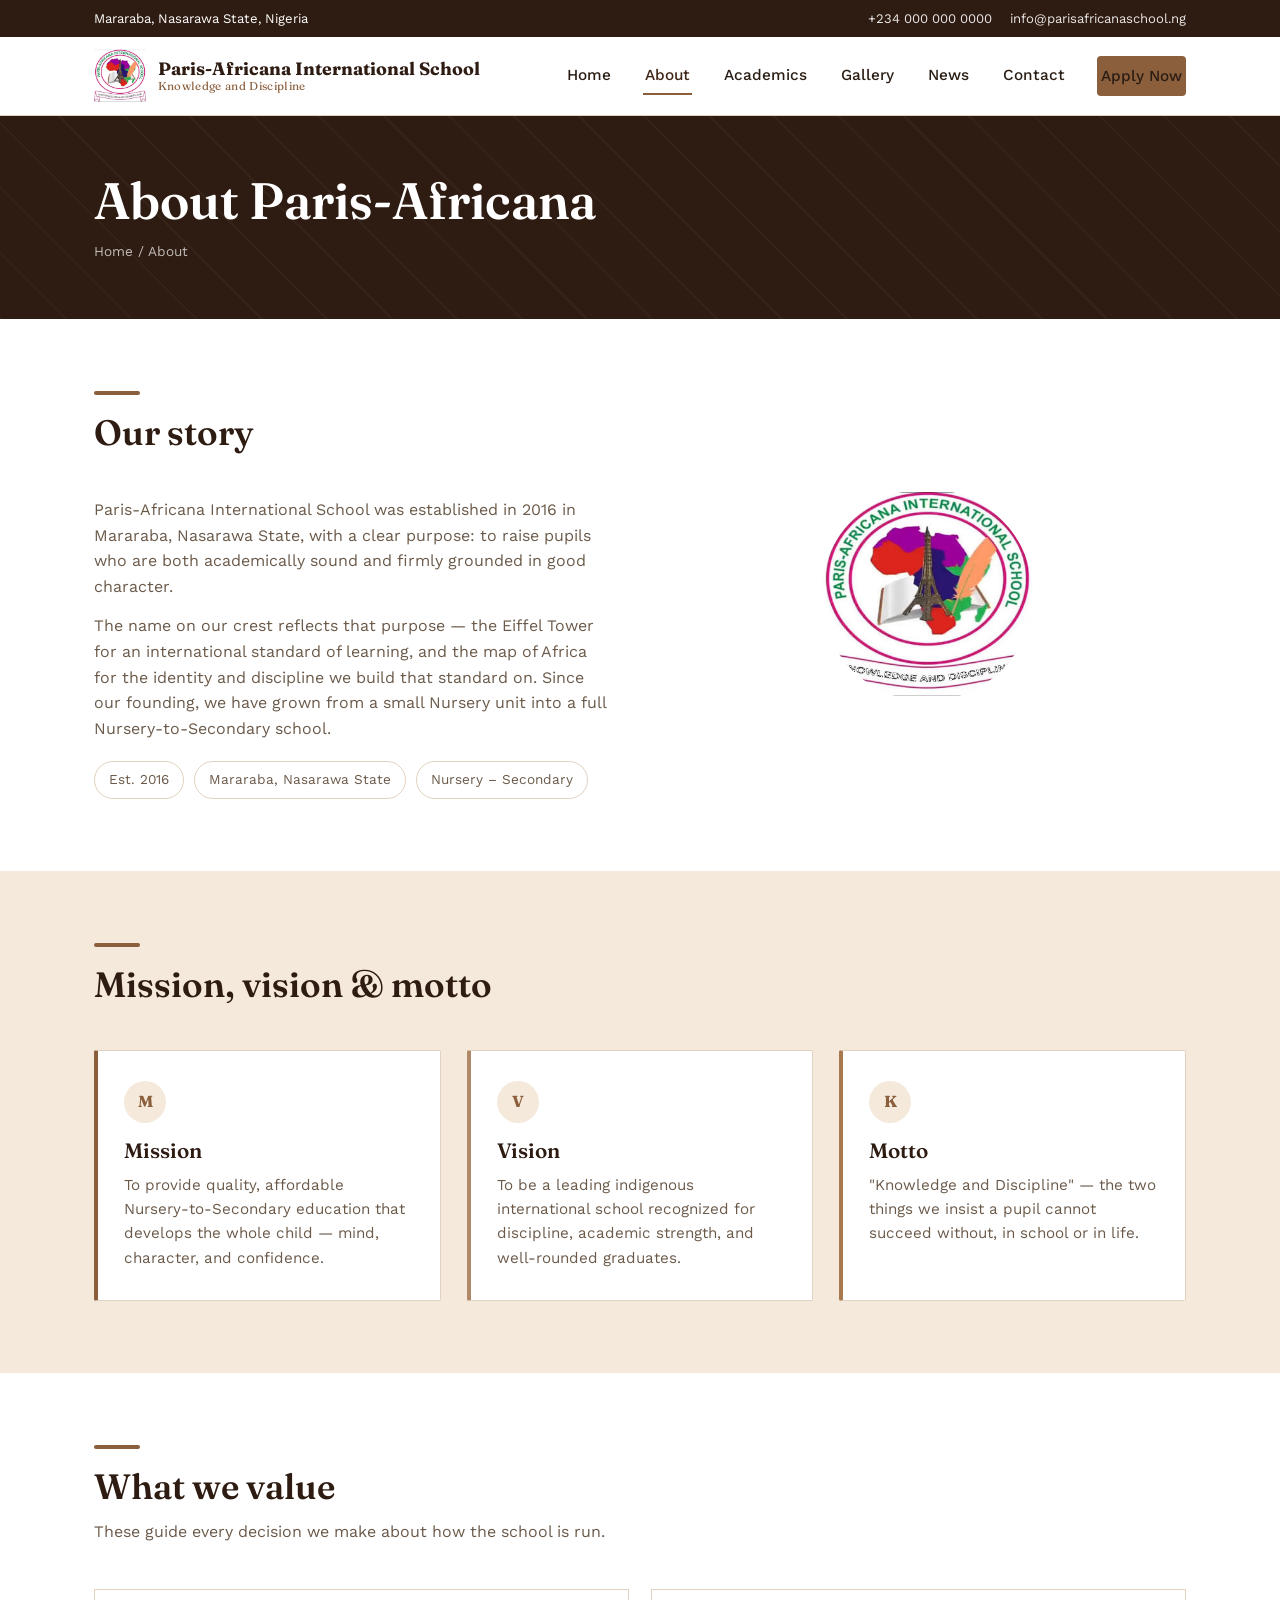
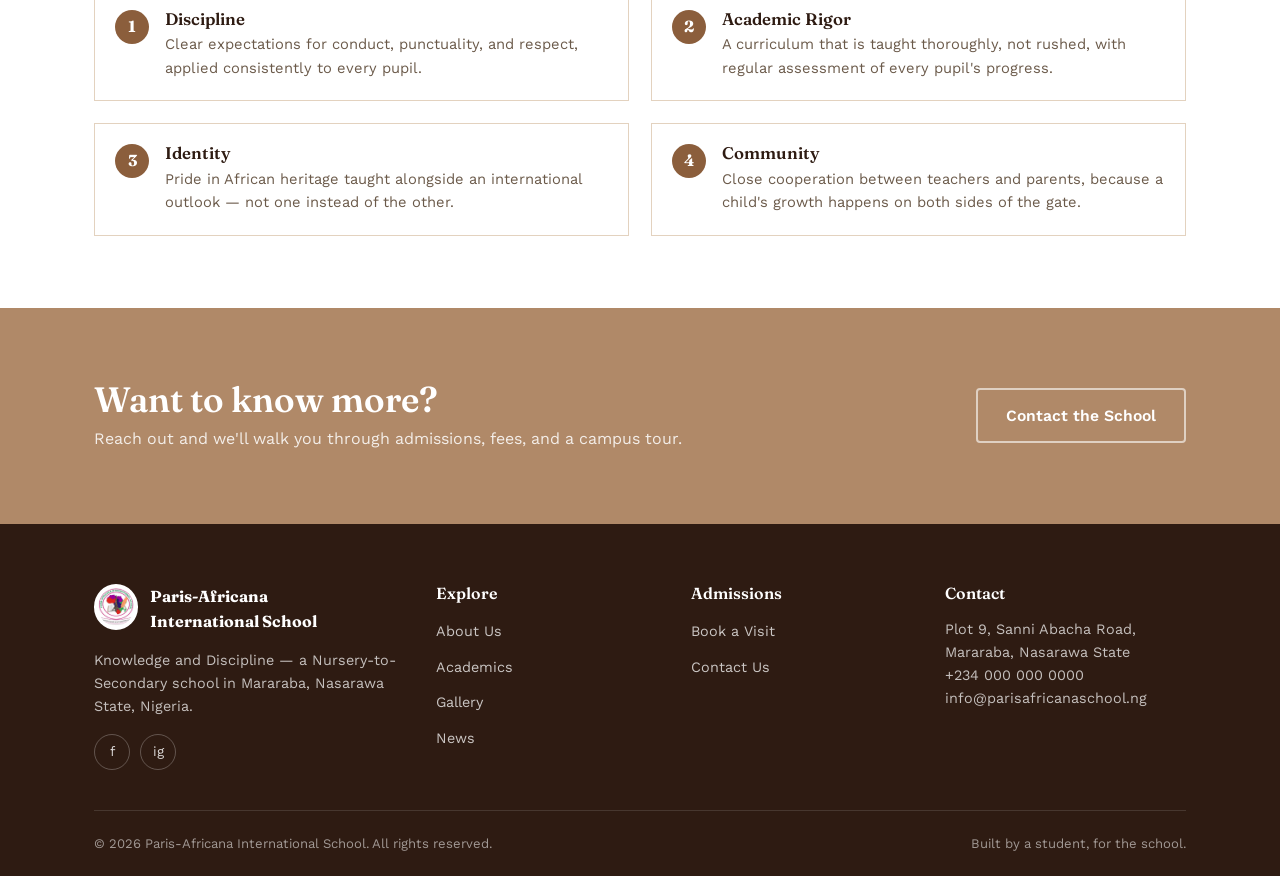
==== about.html @ 9b93d29c "Initial frontend for Paris-Africana International School site" ====
<!DOCTYPE html>
<html lang="en">
<head>
<meta charset="UTF-8">
<meta name="viewport" content="width=device-width, initial-scale=1.0">
<title>About Us | Paris-Africana International School</title>
<meta name="description" content="Learn about the history, mission, and values of Paris-Africana International School in Mararaba, Nasarawa State.">
<link rel="icon" href="images/logo.png" type="image/png">
<link rel="preconnect" href="https://fonts.googleapis.com">
<link href="https://fonts.googleapis.com/css2?family=Fraunces:wght@500;600;700&family=Work+Sans:wght@400;500;600&display=swap" rel="stylesheet">
<link rel="stylesheet" href="css/style.css">
</head>
<body>

<div class="topbar">
  <div class="container">
    <span>Mararaba, Nasarawa State, Nigeria</span>
    <div class="topbar-links">
      <a href="tel:+2340000000000">+234 000 000 0000</a>
      <a href="mailto:info@parisafricanaschool.ng">info@parisafricanaschool.ng</a>
    </div>
  </div>
</div>

<header class="navbar">
  <div class="container">
    <a href="index.html" class="brand">
      <img src="images/logo.png" alt="Paris-Africana International School crest">
      <span class="brand-text">
        <span class="school-name">Paris-Africana International School</span>
        <span class="school-motto">Knowledge and Discipline</span>
      </span>
    </a>
    <nav class="nav-links">
      <a href="index.html">Home</a>
      <a href="about.html">About</a>
      <a href="academics.html">Academics</a>
      <a href="gallery.html">Gallery</a>
      <a href="news.html">News</a>
      <a href="contact.html">Contact</a>
      <a href="contact.html" class="btn btn-primary">Apply Now</a>
    </nav>
    <button class="nav-toggle" aria-label="Toggle menu">
      <span></span><span></span><span></span>
    </button>
  </div>
</header>

<div class="page-header">
  <div class="container">
    <h1>About Paris-Africana</h1>
    <p class="breadcrumb"><a href="index.html">Home</a> / About</p>
  </div>
</div>

<section>
  <div class="container two-col">
    <div>
      <div class="section-head">
        <h2>Our story</h2>
      </div>
      <p>Paris-Africana International School was established in 2016 in Mararaba, Nasarawa State, with a clear purpose: to raise pupils who are both academically sound and firmly grounded in good character.</p>
      <p style="margin-top:14px;">The name on our crest reflects that purpose — the Eiffel Tower for an international standard of learning, and the map of Africa for the identity and discipline we build that standard on. Since our founding, we have grown from a small Nursery unit into a full Nursery-to-Secondary school.</p>
      <div class="tag-strip">
        <span class="tag">Est. 2016</span>
        <span class="tag">Mararaba, Nasarawa State</span>
        <span class="tag">Nursery – Secondary</span>
      </div>
    </div>
    <div class="hero-medallion">
      <div class="ring r1"></div>
      <img src="images/logo.png" alt="School crest medallion" style="background:#fff;">
    </div>
  </div>
</section>

<section class="section-cream">
  <div class="container">
    <div class="section-head">
      <h2>Mission, vision &amp; motto</h2>
    </div>
    <div class="panel-grid">
      <div class="panel">
        <span class="glyph">M</span>
        <h3>Mission</h3>
        <p>To provide quality, affordable Nursery-to-Secondary education that develops the whole child — mind, character, and confidence.</p>
      </div>
      <div class="panel">
        <span class="glyph">V</span>
        <h3>Vision</h3>
        <p>To be a leading indigenous international school recognized for discipline, academic strength, and well-rounded graduates.</p>
      </div>
      <div class="panel">
        <span class="glyph">K</span>
        <h3>Motto</h3>
        <p>"Knowledge and Discipline" — the two things we insist a pupil cannot succeed without, in school or in life.</p>
      </div>
    </div>
  </div>
</section>

<section>
  <div class="container">
    <div class="section-head">
      <h2>What we value</h2>
      <p>These guide every decision we make about how the school is run.</p>
    </div>
    <div class="value-list">
      <div class="value-item">
        <span class="mark">1</span>
        <div>
          <h3>Discipline</h3>
          <p>Clear expectations for conduct, punctuality, and respect, applied consistently to every pupil.</p>
        </div>
      </div>
      <div class="value-item">
        <span class="mark">2</span>
        <div>
          <h3>Academic Rigor</h3>
          <p>A curriculum that is taught thoroughly, not rushed, with regular assessment of every pupil's progress.</p>
        </div>
      </div>
      <div class="value-item">
        <span class="mark">3</span>
        <div>
          <h3>Identity</h3>
          <p>Pride in African heritage taught alongside an international outlook — not one instead of the other.</p>
        </div>
      </div>
      <div class="value-item">
        <span class="mark">4</span>
        <div>
          <h3>Community</h3>
          <p>Close cooperation between teachers and parents, because a child's growth happens on both sides of the gate.</p>
        </div>
      </div>
    </div>
  </div>
</section>

<section class="cta-banner">
  <div class="container">
    <div>
      <h2>Want to know more?</h2>
      <p>Reach out and we'll walk you through admissions, fees, and a campus tour.</p>
    </div>
    <a href="contact.html" class="btn btn-outline-light">Contact the School</a>
  </div>
</section>

<footer>
  <div class="container">
    <div class="footer-grid">
      <div>
        <div class="footer-brand">
          <img src="images/logo.png" alt="School crest">
          <span class="school-name">Paris-Africana<br>International School</span>
        </div>
        <p>Knowledge and Discipline — a Nursery-to-Secondary school in Mararaba, Nasarawa State, Nigeria.</p>
        <div class="footer-social">
          <a href="#" aria-label="Facebook">f</a>
          <a href="#" aria-label="Instagram">ig</a>
        </div>
      </div>
      <div>
        <h4>Explore</h4>
        <ul class="footer-links">
          <li><a href="about.html">About Us</a></li>
          <li><a href="academics.html">Academics</a></li>
          <li><a href="gallery.html">Gallery</a></li>
          <li><a href="news.html">News</a></li>
        </ul>
      </div>
      <div>
        <h4>Admissions</h4>
        <ul class="footer-links">
          <li><a href="contact.html">Book a Visit</a></li>
          <li><a href="contact.html">Contact Us</a></li>
        </ul>
      </div>
      <div>
        <h4>Contact</h4>
        <p>Plot 9, Sanni Abacha Road,<br>Mararaba, Nasarawa State</p>
        <p>+234 000 000 0000<br>info@parisafricanaschool.ng</p>
      </div>
    </div>
    <div class="footer-bottom">
      <span>&copy; <span id="year"></span> Paris-Africana International School. All rights reserved.</span>
      <span>Built by a student, for the school.</span>
    </div>
  </div>
</footer>

<script src="js/script.js"></script>
</body>
</html>
---- css/style.css ----
/* =========================================================
   PARIS-AFRICANA INTERNATIONAL SCHOOL — MAIN STYLESHEET
   Palette pulled directly from the crest's dark and light
   brown tones. Variable names are unchanged from the previous
   version — only the hex values move to a single brown family,
   so every rule elsewhere in this file still works as-is.
   ========================================================= */

:root {
  /* --- Brand colors (brown family, from the crest) --- */
  --brown: #8B5E3C;        /* medium brown — primary accent/buttons */
  --brown-dark: #3E2415;   /* dark brown — hover states, deep accents */
  --green: #B08968;        /* light brown — was green, now a lighter brown tone */
  --green-dark: #6B4226;   /* deeper brown — was green-dark */
  --purple: #A9784F;       /* mid-light brown — was purple, kept distinct for hierarchy */
  --amber: #D9B589;        /* pale tan — was amber, now a light accent brown */
  --dark: #2E1B12;         /* darkest brown — replaces pure black */

  /* --- Neutrals --- */
  --cream: #F4E9DA;
  --paper: #FFFFFF;
  --ink: #2A1D14;
  --ink-soft: #6B5A4A;
  --line: #E3D2BF;

  /* --- Type --- */
  --font-display: "Fraunces", Georgia, serif;
  --font-body: "Work Sans", -apple-system, BlinkMacSystemFont, sans-serif;

  /* --- Layout --- */
  --max-width: 1140px;
  --radius-sm: 4px;
}

/* ---------- Reset ---------- */
* { box-sizing: border-box; margin: 0; padding: 0; }

html { scroll-behavior: smooth; }

body {
  font-family: var(--font-body);
  color: var(--ink);
  background: var(--paper);
  line-height: 1.6;
  -webkit-font-smoothing: antialiased;
}

img { max-width: 100%; display: block; }

a { color: inherit; text-decoration: none; }

ul { list-style: none; }

h1, h2, h3, h4 {
  font-family: var(--font-display);
  font-weight: 600;
  line-height: 1.15;
  color: var(--dark);
}

h1 { font-size: clamp(2.1rem, 4vw, 3.2rem); }
h2 { font-size: clamp(1.6rem, 3vw, 2.2rem); }
h3 { font-size: 1.3rem; }

p { color: var(--ink-soft); max-width: 68ch; }

.container {
  max-width: var(--max-width);
  margin: 0 auto;
  padding: 0 24px;
}

section { padding: 72px 0; }

.section-cream { background: var(--cream); }

/* Eyebrow-free section heading with a short accent rule instead of a label */
.section-head {
  max-width: 640px;
  margin-bottom: 44px;
}
.section-head::before {
  content: "";
  display: block;
  width: 46px;
  height: 4px;
  background: var(--brown);
  margin-bottom: 18px;
  border-radius: 2px;
}
.section-head p { margin-top: 12px; }

/* ---------- Buttons ---------- */
.btn {
  display: inline-flex;
  align-items: center;
  gap: 8px;
  padding: 13px 28px;
  border-radius: var(--radius-sm);
  font-weight: 600;
  font-size: 0.98rem;
  border: 2px solid transparent;
  cursor: pointer;
  transition: transform 0.15s ease, background 0.15s ease, color 0.15s ease, border-color 0.15s ease;
}
.btn:hover { transform: translateY(-2px); }

.btn-primary {
  background: var(--brown);
  color: #fff;
}
.btn-primary:hover { background: var(--brown-dark); }

.btn-outline {
  background: transparent;
  border-color: var(--dark);
  color: var(--dark);
}
.btn-outline:hover { background: var(--dark); color: #fff; }

.btn-outline-light {
  background: transparent;
  border-color: rgba(255,255,255,0.6);
  color: #fff;
}
.btn-outline-light:hover { background: #fff; color: var(--dark); border-color: #fff; }

/* ---------- Top bar ---------- */
.topbar {
  background: var(--dark);
  color: #fff;
  font-size: 0.82rem;
}
.topbar .container {
  display: flex;
  justify-content: space-between;
  align-items: center;
  padding-top: 8px;
  padding-bottom: 8px;
  flex-wrap: wrap;
  gap: 6px;
}
.topbar a { opacity: 0.9; }
.topbar a:hover { opacity: 1; text-decoration: underline; }
.topbar-links { display: flex; gap: 18px; }

/* ---------- Navigation ---------- */
.navbar {
  position: sticky;
  top: 0;
  z-index: 50;
  background: var(--paper);
  border-bottom: 1px solid var(--line);
}
.navbar .container {
  display: flex;
  align-items: center;
  justify-content: space-between;
  padding-top: 12px;
  padding-bottom: 12px;
}
.brand {
  display: flex;
  align-items: center;
  gap: 12px;
}
.brand img { height: 54px; width: auto; }
.brand-text { font-family: var(--font-display); line-height: 1.15; }
.brand-text .school-name { font-size: 1.12rem; font-weight: 700; color: var(--dark); display: block; }
.brand-text .school-motto { font-size: 0.72rem; color: var(--brown); letter-spacing: 0.03em; display: block; }

.nav-links {
  display: flex;
  align-items: center;
  gap: 30px;
}
.nav-links a {
  font-weight: 500;
  font-size: 0.96rem;
  color: var(--ink);
  padding: 6px 2px;
  border-bottom: 2px solid transparent;
  transition: border-color 0.15s ease, color 0.15s ease;
}
.nav-links a:hover,
.nav-links a.active {
  color: var(--brown-dark);
  border-color: var(--brown);
}

.nav-toggle {
  display: none;
  flex-direction: column;
  gap: 5px;
  background: none;
  border: none;
  cursor: pointer;
  padding: 6px;
}
.nav-toggle span {
  width: 26px;
  height: 2px;
  background: var(--dark);
  display: block;
}

/* ---------- Hero ---------- */
.hero {
  position: relative;
  overflow: hidden;
  background: var(--dark);
  color: #fff;
}
.hero .container {
  display: grid;
  grid-template-columns: 1.15fr 0.85fr;
  gap: 40px;
  align-items: center;
  padding-top: 76px;
  padding-bottom: 76px;
  position: relative;
  z-index: 2;
}
.hero h1 { color: #fff; }
.hero h1 .accent { color: var(--brown); }
.hero p.lead {
  color: rgba(255,255,255,0.82);
  font-size: 1.08rem;
  margin: 20px 0 32px;
  max-width: 52ch;
}
.hero-actions { display: flex; gap: 14px; flex-wrap: wrap; }

.hero-medallion {
  position: relative;
  display: flex;
  align-items: center;
  justify-content: center;
}
.hero-medallion .ring {
  position: absolute;
  border: 1px solid rgba(255,255,255,0.18);
  border-radius: 50%;
  animation: spin-slow 60s linear infinite;
}
.hero-medallion .ring.r1 { width: 320px; height: 320px; }
.hero-medallion .ring.r2 { width: 380px; height: 380px; border-style: dashed; animation-direction: reverse; }
.hero-medallion img {
  width: 240px;
  height: 240px;
  border-radius: 50%;
  background: #fff;
  padding: 14px;
  position: relative;
  z-index: 2;
  animation: rise-in 0.9s ease both;
}
@keyframes spin-slow { to { transform: rotate(360deg); } }
@keyframes rise-in {
  from { opacity: 0; transform: scale(0.85) translateY(14px); }
  to { opacity: 1; transform: scale(1) translateY(0); }
}
@media (prefers-reduced-motion: reduce) {
  .hero-medallion .ring { animation: none; }
  .hero-medallion img { animation: none; }
}

/* Ironwork diagonal-line motif in hero background, echoing the Eiffel Tower */
.hero::before {
  content: "";
  position: absolute;
  inset: 0;
  background-image:
    repeating-linear-gradient(45deg, rgba(255,255,255,0.035) 0 2px, transparent 2px 46px),
    repeating-linear-gradient(-45deg, rgba(255,255,255,0.035) 0 2px, transparent 2px 46px);
  z-index: 1;
}

/* ---------- Stat strip ---------- */
.stat-strip {
  background: var(--brown);
  color: #fff;
}
.stat-strip .container {
  display: flex;
  flex-wrap: wrap;
  justify-content: space-between;
  padding-top: 26px;
  padding-bottom: 26px;
  gap: 20px;
}
.stat {
  display: flex;
  align-items: center;
  gap: 12px;
}
.stat .badge {
  width: 48px; height: 48px;
  border-radius: 50%;
  border: 2px solid rgba(255,255,255,0.65);
  display: flex; align-items: center; justify-content: center;
  font-family: var(--font-display);
  font-weight: 700;
  flex-shrink: 0;
}
.stat .num { font-family: var(--font-display); font-weight: 700; font-size: 1.05rem; display: block; }
.stat .label { font-size: 0.78rem; opacity: 0.9; }

/* ---------- Panels (used instead of uniform rounded cards) ---------- */
.panel-grid {
  display: grid;
  grid-template-columns: repeat(3, 1fr);
  gap: 26px;
}
.panel {
  background: var(--paper);
  border: 1px solid var(--line);
  border-left: 4px solid var(--brown);
  border-radius: 2px;
  padding: 30px 26px;
}
.panel:nth-child(2) { border-left-color: var(--green); }
.panel:nth-child(3) { border-left-color: var(--purple); }
.panel h3 { margin-bottom: 10px; }
.panel p { font-size: 0.95rem; margin: 0; }
.panel .glyph {
  width: 42px; height: 42px;
  border-radius: 50%;
  background: var(--cream);
  display: flex; align-items: center; justify-content: center;
  margin-bottom: 16px;
  font-family: var(--font-display);
  font-weight: 700;
  color: var(--brown);
}

/* ---------- Numbered pathway (a true sequence: Nursery -> Primary -> Secondary) ---------- */
.pathway {
  display: grid;
  grid-template-columns: repeat(3, 1fr);
  gap: 0;
  position: relative;
}
.pathway::before {
  content: "";
  position: absolute;
  top: 26px;
  left: 8%;
  right: 8%;
  height: 2px;
  background: var(--line);
  z-index: 0;
}
.stage {
  position: relative;
  z-index: 1;
  padding: 0 18px;
  text-align: left;
}
.stage .stage-num {
  width: 54px; height: 54px;
  border-radius: 50%;
  background: var(--dark);
  color: #fff;
  display: flex; align-items: center; justify-content: center;
  font-family: var(--font-display);
  font-weight: 700;
  font-size: 1.2rem;
  margin-bottom: 18px;
}
.stage:nth-child(1) .stage-num { background: var(--brown); }
.stage:nth-child(2) .stage-num { background: var(--green); }
.stage:nth-child(3) .stage-num { background: var(--purple); }
.stage h3 { margin-bottom: 8px; }
.stage p { font-size: 0.94rem; }

/* ---------- News / cards list ---------- */
.news-grid {
  display: grid;
  grid-template-columns: repeat(3, 1fr);
  gap: 26px;
}
.news-card {
  border: 1px solid var(--line);
  border-radius: 2px;
  overflow: hidden;
  background: var(--paper);
}
.news-card .thumb {
  height: 150px;
  display: flex;
  align-items: center;
  justify-content: center;
  color: #fff;
  font-family: var(--font-display);
  font-size: 0.85rem;
  text-align: center;
  padding: 10px;
}
.news-card .body { padding: 20px; }
.news-card .date {
  font-size: 0.78rem;
  color: var(--brown-dark);
  font-weight: 600;
  display: block;
  margin-bottom: 8px;
}
.news-card h3 { font-size: 1.08rem; margin-bottom: 8px; }
.news-card p { font-size: 0.92rem; margin-bottom: 0; }

/* thumb color rotation */
.thumb-1 { background: linear-gradient(135deg, var(--brown), var(--purple)); }
.thumb-2 { background: linear-gradient(135deg, var(--green), var(--dark)); }
.thumb-3 { background: linear-gradient(135deg, var(--amber), var(--brown-dark)); }

/* ---------- CTA banner ---------- */
.cta-banner {
  background: var(--green);
  color: #fff;
  text-align: left;
}
.cta-banner .container {
  display: flex;
  align-items: center;
  justify-content: space-between;
  gap: 24px;
  flex-wrap: wrap;
}
.cta-banner h2 { color: #fff; margin-bottom: 6px; }
.cta-banner p { color: rgba(255,255,255,0.85); margin: 0; }

/* ---------- Page header (used on interior pages) ---------- */
.page-header {
  background: var(--dark);
  color: #fff;
  padding: 56px 0;
  position: relative;
  overflow: hidden;
}
.page-header::before {
  content: "";
  position: absolute;
  inset: 0;
  background-image: repeating-linear-gradient(45deg, rgba(255,255,255,0.035) 0 2px, transparent 2px 46px);
}
.page-header .container { position: relative; z-index: 1; }
.page-header h1 { color: #fff; }
.breadcrumb { font-size: 0.85rem; color: rgba(255,255,255,0.7); margin-top: 10px; }
.breadcrumb a:hover { text-decoration: underline; }

/* ---------- Value / list blocks ---------- */
.value-list {
  display: grid;
  grid-template-columns: repeat(2, 1fr);
  gap: 22px;
}
.value-item {
  display: flex;
  gap: 16px;
  padding: 20px;
  border: 1px solid var(--line);
}
.value-item .mark {
  width: 34px; height: 34px;
  flex-shrink: 0;
  border-radius: 50%;
  background: var(--brown);
  color: #fff;
  display: flex; align-items: center; justify-content: center;
  font-weight: 700;
  font-family: var(--font-display);
}
.value-item h3 { font-size: 1.05rem; margin-bottom: 4px; }
.value-item p { font-size: 0.92rem; margin: 0; }

/* ---------- Two column layout ---------- */
.two-col {
  display: grid;
  grid-template-columns: 1fr 1fr;
  gap: 56px;
  align-items: center;
}

.tag-strip { display: flex; flex-wrap: wrap; gap: 10px; margin-top: 20px; }
.tag {
  border: 1px solid var(--line);
  padding: 7px 14px;
  font-size: 0.85rem;
  border-radius: 20px;
  color: var(--ink-soft);
}

/* ---------- Gallery ---------- */
.gallery-grid {
  display: grid;
  grid-template-columns: repeat(3, 1fr);
  gap: 18px;
}
.gallery-item {
  aspect-ratio: 4 / 3;
  border-radius: 2px;
  display: flex;
  flex-direction: column;
  align-items: center;
  justify-content: center;
  color: #fff;
  text-align: center;
  padding: 14px;
  font-size: 0.85rem;
}
.gallery-item span.icon { font-size: 1.6rem; margin-bottom: 8px; }
.gallery-note {
  margin-top: 30px;
  font-size: 0.88rem;
  padding: 16px 18px;
  background: var(--cream);
  border-left: 4px solid var(--amber);
}

/* ---------- Forms ---------- */
.form-grid {
  display: grid;
  grid-template-columns: 1fr 1fr;
  gap: 18px;
}
.form-grid .full { grid-column: 1 / -1; }
label {
  display: block;
  font-size: 0.86rem;
  font-weight: 600;
  color: var(--dark);
  margin-bottom: 6px;
}
input, select, textarea {
  width: 100%;
  padding: 12px 14px;
  border: 1px solid var(--line);
  border-radius: var(--radius-sm);
  font-family: var(--font-body);
  font-size: 0.95rem;
  color: var(--ink);
  background: var(--paper);
}
input:focus, select:focus, textarea:focus {
  outline: 2px solid var(--brown);
  outline-offset: 1px;
  border-color: var(--brown);
}
textarea { resize: vertical; min-height: 120px; }
.form-note {
  font-size: 0.85rem;
  margin-top: 16px;
  padding: 14px 16px;
  background: var(--cream);
  border-left: 4px solid var(--brown);
}
.form-success {
  display: none;
  margin-top: 16px;
  padding: 14px 16px;
  background: #F0E6D8;
  border-left: 4px solid var(--green);
  color: var(--green-dark);
  font-size: 0.92rem;
}

.contact-info-list { margin-top: 24px; }
.contact-info-item { display: flex; gap: 14px; margin-bottom: 20px; }
.contact-info-item .mark {
  width: 38px; height: 38px;
  border-radius: 50%;
  background: var(--dark);
  color: #fff;
  display: flex; align-items: center; justify-content: center;
  flex-shrink: 0;
  font-size: 0.9rem;
}
.contact-info-item h3 { font-size: 0.98rem; margin-bottom: 2px; }
.contact-info-item p { font-size: 0.9rem; margin: 0; }

.map-wrap {
  margin-top: 30px;
  border: 1px solid var(--line);
}
.map-wrap iframe { width: 100%; height: 320px; border: 0; display: block; }

/* ---------- Footer ---------- */
footer {
  background: var(--dark);
  color: rgba(255,255,255,0.82);
  padding-top: 60px;
}
.footer-grid {
  display: grid;
  grid-template-columns: 1.4fr 1fr 1fr 1.1fr;
  gap: 36px;
  padding-bottom: 40px;
  border-bottom: 1px solid rgba(255,255,255,0.12);
}
.footer-brand { display: flex; gap: 12px; align-items: flex-start; margin-bottom: 14px; }
.footer-brand img { height: 46px; background: #fff; border-radius: 50%; padding: 4px; }
.footer-brand .school-name { font-family: var(--font-display); font-weight: 700; color: #fff; }
footer h4 { color: #fff; font-family: var(--font-display); font-size: 1rem; margin-bottom: 16px; }
footer p { color: rgba(255,255,255,0.72); font-size: 0.9rem; }
.footer-links li { margin-bottom: 10px; }
.footer-links a { font-size: 0.9rem; color: rgba(255,255,255,0.75); }
.footer-links a:hover { color: var(--brown); }
.footer-social { display: flex; gap: 10px; margin-top: 16px; }
.footer-social a {
  width: 36px; height: 36px;
  border: 1px solid rgba(255,255,255,0.25);
  border-radius: 50%;
  display: flex; align-items: center; justify-content: center;
  font-size: 0.85rem;
}
.footer-social a:hover { background: var(--brown); border-color: var(--brown); }
.footer-bottom {
  display: flex;
  justify-content: space-between;
  align-items: center;
  padding: 22px 0;
  font-size: 0.82rem;
  color: rgba(255,255,255,0.55);
  flex-wrap: wrap;
  gap: 10px;
}

/* ---------- Responsive ---------- */
@media (max-width: 900px) {
  .hero .container { grid-template-columns: 1fr; }
  .hero-medallion { order: -1; }
  .hero-medallion .ring.r1 { width: 220px; height: 220px; }
  .hero-medallion .ring.r2 { width: 260px; height: 260px; }
  .hero-medallion img { width: 170px; height: 170px; }
  .panel-grid, .pathway, .news-grid, .value-list, .gallery-grid { grid-template-columns: 1fr; }
  .pathway::before { display: none; }
  .two-col { grid-template-columns: 1fr; gap: 30px; }
  .form-grid { grid-template-columns: 1fr; }
  .footer-grid { grid-template-columns: 1fr 1fr; }
}

@media (max-width: 720px) {
  .nav-links {
    position: absolute;
    top: 100%;
    left: 0;
    right: 0;
    background: var(--paper);
    flex-direction: column;
    align-items: flex-start;
    padding: 16px 24px 24px;
    border-bottom: 1px solid var(--line);
    display: none;
    gap: 16px;
  }
  .nav-links.open { display: flex; }
  .nav-toggle { display: flex; }
  .topbar-links { gap: 12px; }
  .footer-grid { grid-template-columns: 1fr; }
  .stat-strip .container { justify-content: flex-start; }
}
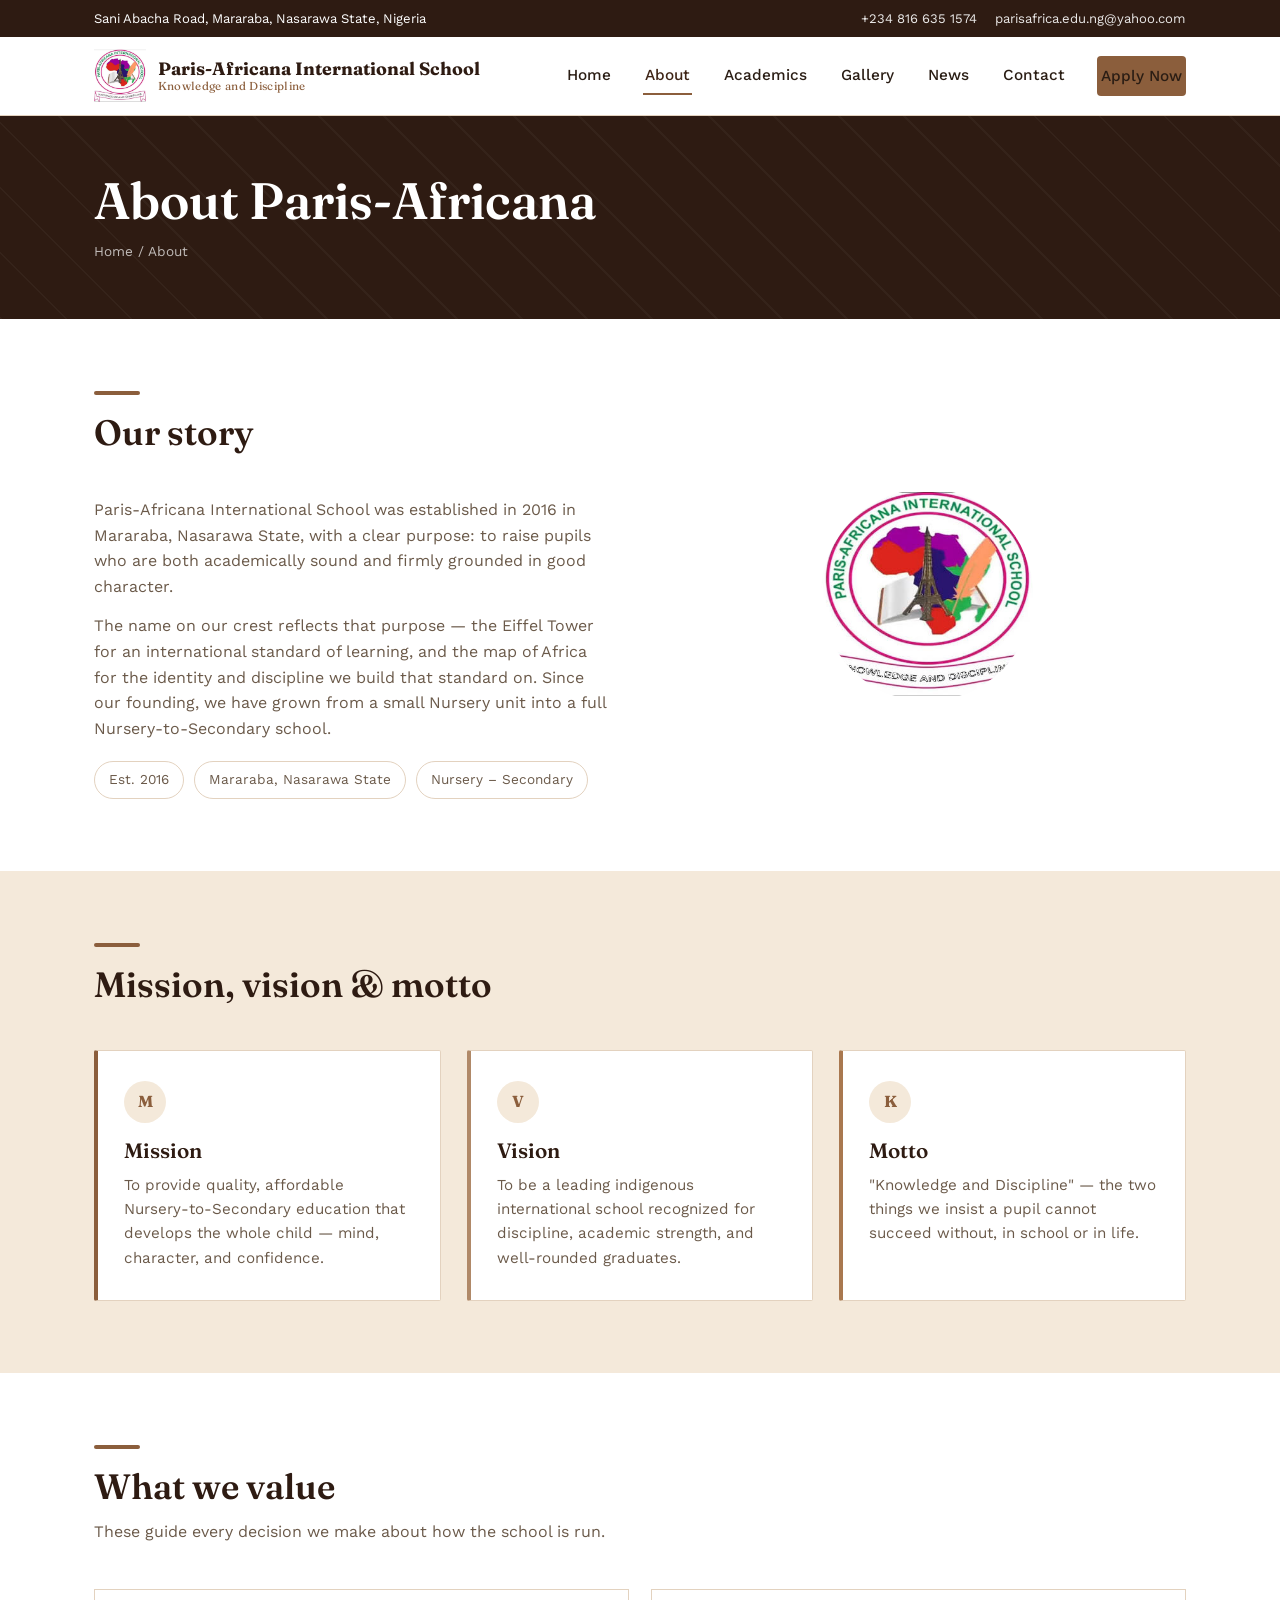
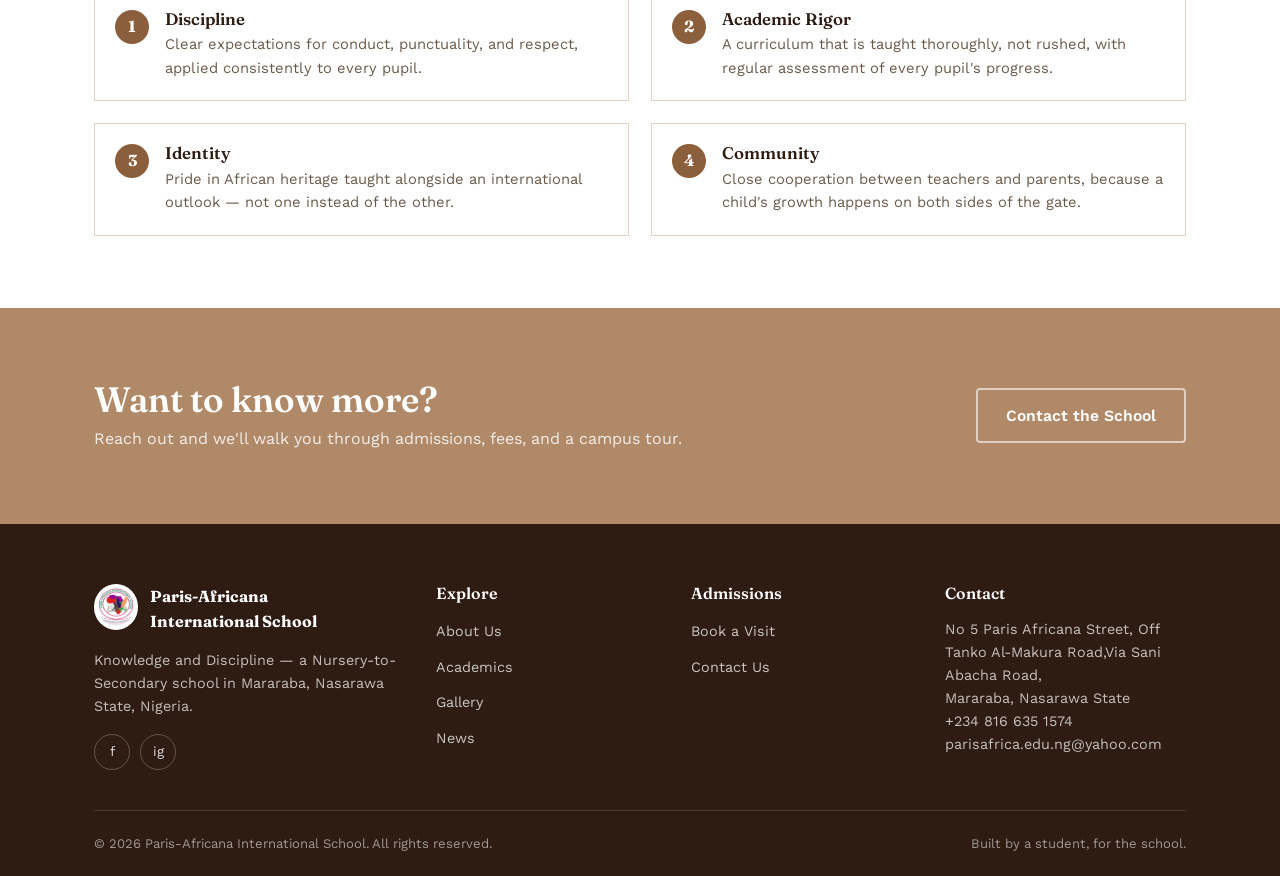
==== commit 999c85c1: "Updated contact and social links on all pages" ====
--- a/about.html
+++ b/about.html
@@ -14,10 +14,10 @@
 
 <div class="topbar">
   <div class="container">
-    <span>Mararaba, Nasarawa State, Nigeria</span>
+    <span>Sani Abacha Road, Mararaba, Nasarawa State, Nigeria</span>
     <div class="topbar-links">
-      <a href="tel:+2340000000000">+234 000 000 0000</a>
-      <a href="mailto:info@parisafricanaschool.ng">info@parisafricanaschool.ng</a>
+      <a href="tel:+2348166351574">+234 816 635 1574</a>
+      <a href="mailto:parisafrica.edu.ng@yahoo.com">parisafrica.edu.ng@yahoo.com</a>
     </div>
   </div>
 </div>
@@ -158,8 +158,8 @@
         </div>
         <p>Knowledge and Discipline — a Nursery-to-Secondary school in Mararaba, Nasarawa State, Nigeria.</p>
         <div class="footer-social">
-          <a href="#" aria-label="Facebook">f</a>
-          <a href="#" aria-label="Instagram">ig</a>
+          <a href="https://www.facebook.com/profile.php?id=61587817334590" aria-label="Facebook" target="_blank">f</a>
+          <a href="https://www.instagram.com/parisafricana.intlschool?stkn=aXF4dzJyN3Zla2s2" aria-label="Instagram" target="_blank">ig</a>
         </div>
       </div>
       <div>
@@ -180,8 +180,8 @@
       </div>
       <div>
         <h4>Contact</h4>
-        <p>Plot 9, Sanni Abacha Road,<br>Mararaba, Nasarawa State</p>
-        <p>+234 000 000 0000<br>info@parisafricanaschool.ng</p>
+        <p>No 5 Paris Africana Street, Off Tanko Al-Makura Road,Via Sani Abacha Road,<br>Mararaba, Nasarawa State</p>
+        <p>+234 816 635 1574<br>parisafrica.edu.ng@yahoo.com</p>
       </div>
     </div>
     <div class="footer-bottom">
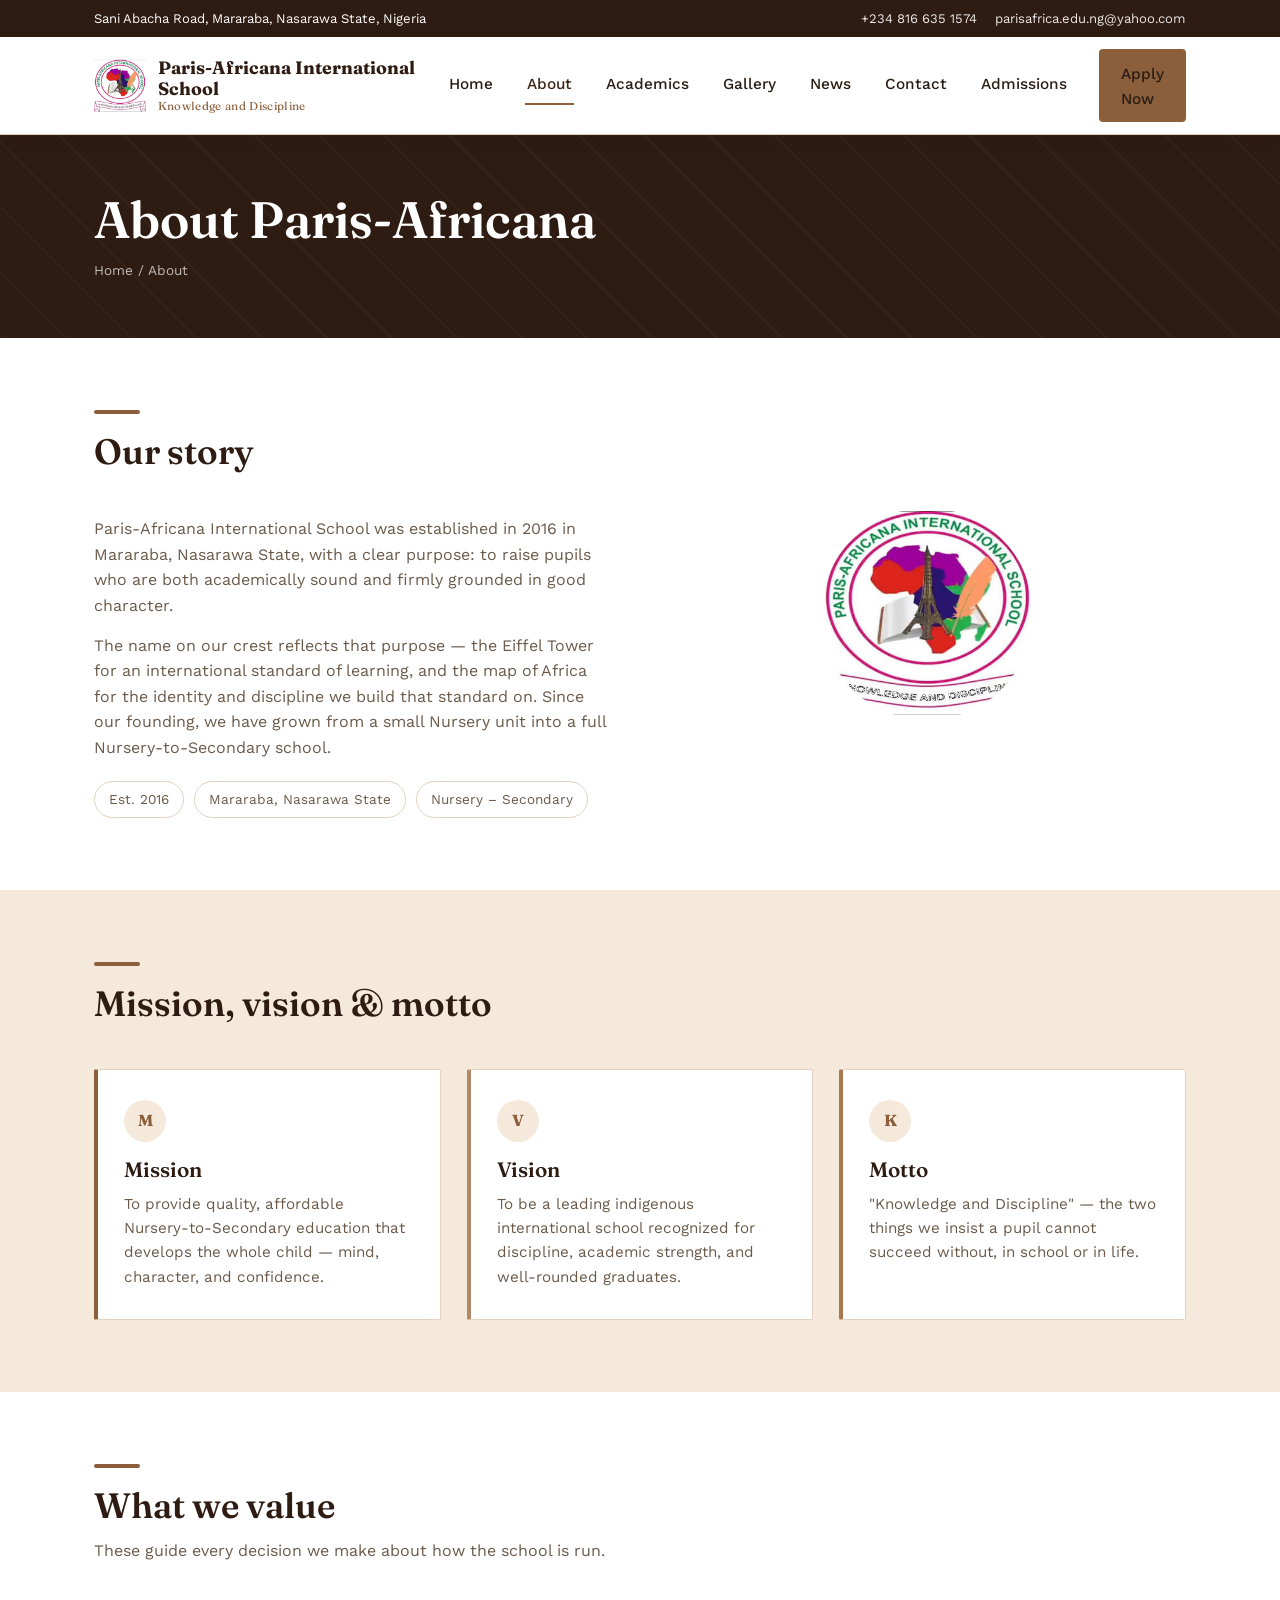
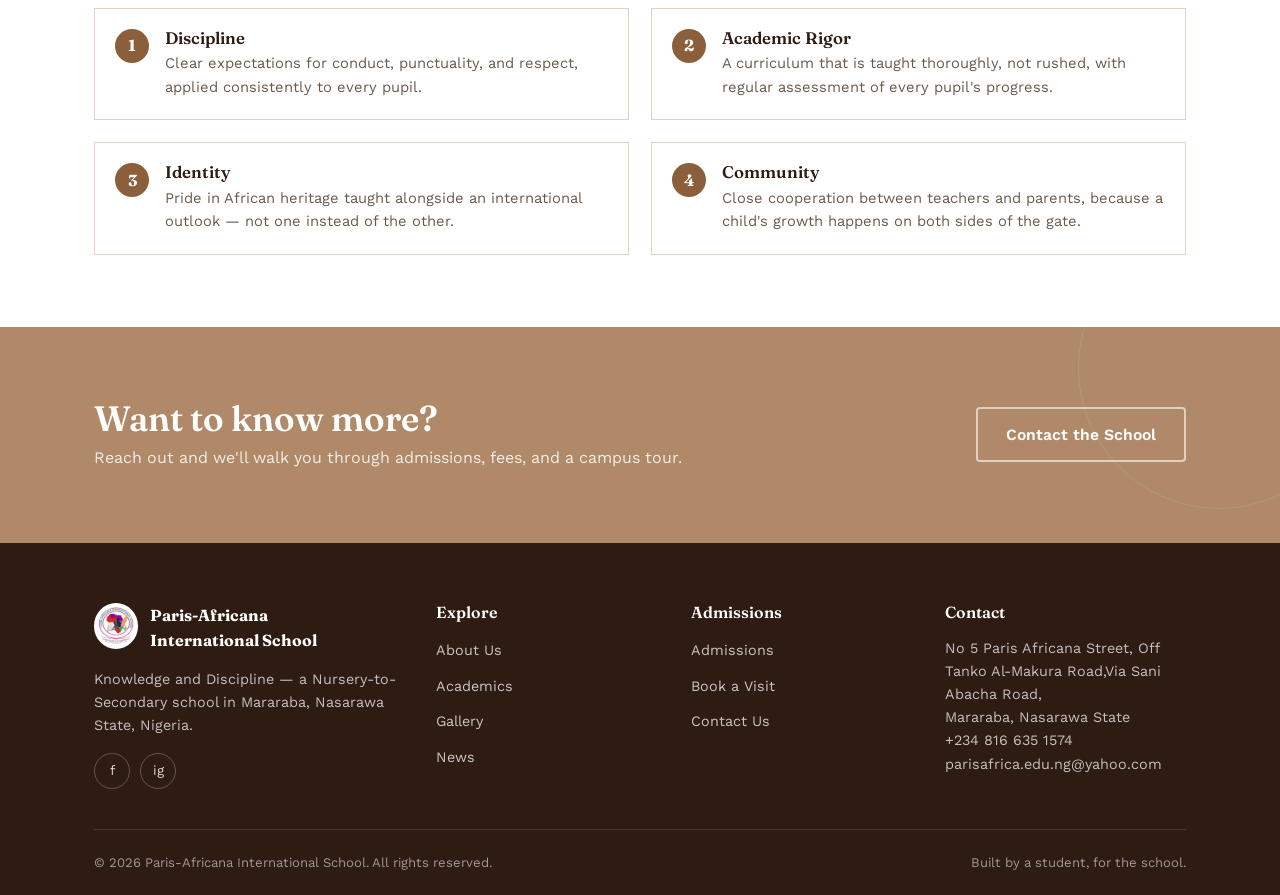
==== commit 29378718: "Upgraded the site" ====
--- a/about.html
+++ b/about.html
@@ -3,14 +3,21 @@
 <head>
 <meta charset="UTF-8">
 <meta name="viewport" content="width=device-width, initial-scale=1.0">
-<title>About Us | Paris-Africana International School</title>
-<meta name="description" content="Learn about the history, mission, and values of Paris-Africana International School in Mararaba, Nasarawa State.">
+<title>About Paris-Africana International School</title>
+<meta name="description" content="Discover the story, mission, vision, motto, and values of Paris-Africana International School in Mararaba, Nasarawa State.">
 <link rel="icon" href="images/logo.png" type="image/png">
 <link rel="preconnect" href="https://fonts.googleapis.com">
 <link href="https://fonts.googleapis.com/css2?family=Fraunces:wght@500;600;700&family=Work+Sans:wght@400;500;600&display=swap" rel="stylesheet">
+<meta name="theme-color" content="#3E2415">
+<meta property="og:type" content="website">
+<meta property="og:title" content="About Paris-Africana International School">
+<meta property="og:description" content="Discover the story, mission, vision, motto, and values of Paris-Africana International School in Mararaba, Nasarawa State.">
+<meta property="og:image" content="images/logo.png">
+<link rel="canonical" href="about.html">
 <link rel="stylesheet" href="css/style.css">
 </head>
 <body>
+<a class="skip-link" href="#main-content">Skip to main content</a>
 
 <div class="topbar">
   <div class="container">
@@ -31,21 +38,23 @@
         <span class="school-motto">Knowledge and Discipline</span>
       </span>
     </a>
-    <nav class="nav-links">
+    <nav class="nav-links" id="main-navigation">
       <a href="index.html">Home</a>
       <a href="about.html">About</a>
       <a href="academics.html">Academics</a>
       <a href="gallery.html">Gallery</a>
       <a href="news.html">News</a>
       <a href="contact.html">Contact</a>
+      <a href="admissions.html">Admissions</a>
       <a href="contact.html" class="btn btn-primary">Apply Now</a>
     </nav>
-    <button class="nav-toggle" aria-label="Toggle menu">
+    <button class="nav-toggle" type="button" aria-label="Open navigation menu" aria-expanded="false" aria-controls="main-navigation">
       <span></span><span></span><span></span>
     </button>
   </div>
 </header>
 
+<main id="main-content">
 <div class="page-header">
   <div class="container">
     <h1>About Paris-Africana</h1>
@@ -60,7 +69,7 @@
         <h2>Our story</h2>
       </div>
       <p>Paris-Africana International School was established in 2016 in Mararaba, Nasarawa State, with a clear purpose: to raise pupils who are both academically sound and firmly grounded in good character.</p>
-      <p style="margin-top:14px;">The name on our crest reflects that purpose — the Eiffel Tower for an international standard of learning, and the map of Africa for the identity and discipline we build that standard on. Since our founding, we have grown from a small Nursery unit into a full Nursery-to-Secondary school.</p>
+      <p class="text-spaced">The name on our crest reflects that purpose — the Eiffel Tower for an international standard of learning, and the map of Africa for the identity and discipline we build that standard on. Since our founding, we have grown from a small Nursery unit into a full Nursery-to-Secondary school.</p>
       <div class="tag-strip">
         <span class="tag">Est. 2016</span>
         <span class="tag">Mararaba, Nasarawa State</span>
@@ -69,7 +78,7 @@
     </div>
     <div class="hero-medallion">
       <div class="ring r1"></div>
-      <img src="images/logo.png" alt="School crest medallion" style="background:#fff;">
+      <img src="images/logo.png" alt="School crest medallion" class="crest-on-light">
     </div>
   </div>
 </section>
@@ -148,6 +157,8 @@
   </div>
 </section>
 
+</main>
+
 <footer>
   <div class="container">
     <div class="footer-grid">
@@ -158,8 +169,8 @@
         </div>
         <p>Knowledge and Discipline — a Nursery-to-Secondary school in Mararaba, Nasarawa State, Nigeria.</p>
         <div class="footer-social">
-          <a href="https://www.facebook.com/profile.php?id=61587817334590" aria-label="Facebook" target="_blank">f</a>
-          <a href="https://www.instagram.com/parisafricana.intlschool?stkn=aXF4dzJyN3Zla2s2" aria-label="Instagram" target="_blank">ig</a>
+          <a href="https://www.facebook.com/profile.php?id=61587817334590" aria-label="Facebook" target="_blank" rel="noopener noreferrer">f</a>
+          <a href="https://www.instagram.com/parisafricana.intlschool?stkn=aXF4dzJyN3Zla2s2" aria-label="Instagram" target="_blank" rel="noopener noreferrer">ig</a>
         </div>
       </div>
       <div>
@@ -174,6 +185,7 @@
       <div>
         <h4>Admissions</h4>
         <ul class="footer-links">
+          <li><a href="admissions.html">Admissions</a></li>
           <li><a href="contact.html">Book a Visit</a></li>
           <li><a href="contact.html">Contact Us</a></li>
         </ul>
--- a/css/style.css
+++ b/css/style.css
@@ -1,19 +1,17 @@
 /* =========================================================
    PARIS-AFRICANA INTERNATIONAL SCHOOL — MAIN STYLESHEET
    Palette pulled directly from the crest's dark and light
-   brown tones. Variable names are unchanged from the previous
-   version — only the hex values move to a single brown family,
-   so every rule elsewhere in this file still works as-is.
+   brown tones. The palette uses descriptive names so future edits remain easy to understand.
    ========================================================= */
 
 :root {
   /* --- Brand colors (brown family, from the crest) --- */
   --brown: #8B5E3C;        /* medium brown — primary accent/buttons */
   --brown-dark: #3E2415;   /* dark brown — hover states, deep accents */
-  --green: #B08968;        /* light brown — was green, now a lighter brown tone */
-  --green-dark: #6B4226;   /* deeper brown — was green-dark */
-  --purple: #A9784F;       /* mid-light brown — was purple, kept distinct for hierarchy */
-  --amber: #D9B589;        /* pale tan — was amber, now a light accent brown */
+  --brown-light: #B08968;        /* light brown — was green, now a lighter brown tone */
+  --brown-mid-dark: #6B4226;   /* deeper brown — was green-dark */
+  --brown-mid: #A9784F;       /* mid-light brown — was purple, kept distinct for hierarchy */
+  --tan: #D9B589;        /* pale tan — was amber, now a light accent brown */
   --dark: #2E1B12;         /* darkest brown — replaces pure black */
 
   /* --- Neutrals --- */
@@ -109,7 +107,7 @@
   background: var(--brown);
   color: #fff;
 }
-.btn-primary:hover { background: var(--brown-dark); }
+.btn-primary:hover { background: var(--brown-dark); color: #fff; }
 
 .btn-outline {
   background: transparent;
@@ -182,8 +180,8 @@
   border-bottom: 2px solid transparent;
   transition: border-color 0.15s ease, color 0.15s ease;
 }
-.nav-links a:hover,
-.nav-links a.active {
+.nav-links a:hover:not(.btn),
+.nav-links a.active:not(.btn) {
   color: var(--brown-dark);
   border-color: var(--brown);
 }
@@ -319,8 +317,8 @@
   border-radius: 2px;
   padding: 30px 26px;
 }
-.panel:nth-child(2) { border-left-color: var(--green); }
-.panel:nth-child(3) { border-left-color: var(--purple); }
+.panel:nth-child(2) { border-left-color: var(--brown-light); }
+.panel:nth-child(3) { border-left-color: var(--brown-mid); }
 .panel h3 { margin-bottom: 10px; }
 .panel p { font-size: 0.95rem; margin: 0; }
 .panel .glyph {
@@ -369,8 +367,8 @@
   margin-bottom: 18px;
 }
 .stage:nth-child(1) .stage-num { background: var(--brown); }
-.stage:nth-child(2) .stage-num { background: var(--green); }
-.stage:nth-child(3) .stage-num { background: var(--purple); }
+.stage:nth-child(2) .stage-num { background: var(--brown-light); }
+.stage:nth-child(3) .stage-num { background: var(--brown-mid); }
 .stage h3 { margin-bottom: 8px; }
 .stage p { font-size: 0.94rem; }
 
@@ -409,13 +407,13 @@
 .news-card p { font-size: 0.92rem; margin-bottom: 0; }
 
 /* thumb color rotation */
-.thumb-1 { background: linear-gradient(135deg, var(--brown), var(--purple)); }
-.thumb-2 { background: linear-gradient(135deg, var(--green), var(--dark)); }
-.thumb-3 { background: linear-gradient(135deg, var(--amber), var(--brown-dark)); }
+.thumb-1 { background: linear-gradient(135deg, var(--brown), var(--brown-mid)); }
+.thumb-2 { background: linear-gradient(135deg, var(--brown-light), var(--dark)); }
+.thumb-3 { background: linear-gradient(135deg, var(--tan), var(--brown-dark)); }
 
 /* ---------- CTA banner ---------- */
 .cta-banner {
-  background: var(--green);
+  background: var(--brown-light);
   color: #fff;
   text-align: left;
 }
@@ -514,7 +512,7 @@
   font-size: 0.88rem;
   padding: 16px 18px;
   background: var(--cream);
-  border-left: 4px solid var(--amber);
+  border-left: 4px solid var(--tan);
 }
 
 /* ---------- Forms ---------- */
@@ -559,8 +557,8 @@
   margin-top: 16px;
   padding: 14px 16px;
   background: #F0E6D8;
-  border-left: 4px solid var(--green);
-  color: var(--green-dark);
+  border-left: 4px solid var(--brown-light);
+  color: var(--brown-mid-dark);
   font-size: 0.92rem;
 }
 
@@ -659,3 +657,319 @@
   .footer-grid { grid-template-columns: 1fr; }
   .stat-strip .container { justify-content: flex-start; }
 }
+
+
+/* ---------- Accessibility ---------- */
+:focus-visible {
+  outline: 3px solid var(--tan);
+  outline-offset: 3px;
+}
+
+.align-start { align-items: flex-start; }
+.text-spaced { margin-top: 14px; }
+.form-submit { margin-top: 20px; }
+.map-link { color: var(--brown-dark); text-decoration: underline; }
+
+/* ---------- Narrow-phone refinements ---------- */
+@media (max-width: 400px) {
+  .container { padding-left: 16px; padding-right: 16px; }
+  .brand img { width: 44px; height: 44px; }
+  .brand-text .school-name { font-size: 0.92rem; }
+  .brand-text .school-motto { font-size: 0.62rem; }
+  .nav-toggle { width: 42px; height: 42px; }
+}
+
+/* =========================================================
+   FRONTEND ENHANCEMENT PASS
+   ========================================================= */
+:root {
+  --shadow-sm: 0 8px 24px rgba(46, 27, 18, 0.07);
+  --shadow-md: 0 18px 48px rgba(46, 27, 18, 0.12);
+  --radius-md: 12px;
+}
+
+html { scroll-padding-top: 92px; }
+
+.skip-link {
+  position: fixed;
+  left: 16px;
+  top: -80px;
+  z-index: 1000;
+  background: var(--dark);
+  color: #fff;
+  padding: 10px 14px;
+  border-radius: 0 0 8px 8px;
+  font-weight: 600;
+  box-shadow: var(--shadow-sm);
+}
+.skip-link:focus { top: 0; }
+
+.navbar { box-shadow: 0 4px 20px rgba(46,27,18,0.04); }
+.nav-links .btn { border-bottom: 0; padding: 11px 20px; }
+.nav-links .btn:hover { border-color: transparent; }
+
+.hero {
+  background:
+    radial-gradient(circle at 82% 18%, rgba(217,181,137,0.20), transparent 28%),
+    radial-gradient(circle at 12% 82%, rgba(139,94,60,0.25), transparent 34%),
+    var(--dark);
+}
+.hero .container { min-height: 570px; }
+.hero-copy { animation: fade-up 0.7s ease both; }
+.hero-copy h1 { max-width: 760px; }
+.hero-copy .accent { position: relative; white-space: nowrap; }
+.hero-copy .accent::after {
+  content: "";
+  position: absolute;
+  left: 0;
+  right: 0;
+  bottom: -5px;
+  height: 3px;
+  background: var(--tan);
+  opacity: .75;
+}
+.hero-actions .btn { min-width: 142px; justify-content: center; }
+
+@keyframes fade-up {
+  from { opacity: 0; transform: translateY(18px); }
+  to { opacity: 1; transform: translateY(0); }
+}
+
+.stat-strip { box-shadow: 0 12px 28px rgba(46,27,18,0.10); position: relative; z-index: 3; }
+.stat-strip .stat { flex: 1 1 260px; }
+
+.panel, .news-card, .feature-card, .step-card, .admissions-callout, .admissions-panel {
+  transition: transform .2s ease, box-shadow .2s ease, border-color .2s ease;
+}
+.panel:hover, .news-card:hover, .feature-card:hover, .step-card:hover {
+  transform: translateY(-5px);
+  box-shadow: var(--shadow-md);
+}
+
+.section-head-row {
+  max-width: none;
+  display: flex;
+  align-items: end;
+  justify-content: space-between;
+  gap: 24px;
+}
+.section-head-row > div { max-width: 640px; }
+.text-link, .card-link {
+  color: var(--brown-dark);
+  font-weight: 700;
+  white-space: nowrap;
+}
+.text-link:hover, .card-link:hover { text-decoration: underline; }
+.card-link { display: inline-flex; gap: 7px; margin-top: 16px; font-size: .9rem; }
+
+.news-card { box-shadow: var(--shadow-sm); }
+.news-card .thumb { position: relative; overflow: hidden; }
+.news-card .thumb::before {
+  content: "";
+  position: absolute;
+  inset: 18px;
+  border: 1px solid rgba(255,255,255,.22);
+  transform: rotate(-4deg);
+}
+.news-card .thumb span { position: relative; z-index: 1; letter-spacing: .04em; text-transform: uppercase; }
+.news-card-featured { box-shadow: var(--shadow-md); }
+
+.feature-grid {
+  display: grid;
+  grid-template-columns: repeat(4, 1fr);
+  gap: 18px;
+}
+.feature-card {
+  padding: 28px 24px;
+  border: 1px solid var(--line);
+  background: var(--paper);
+  border-radius: var(--radius-md);
+}
+.feature-icon {
+  width: 42px;
+  height: 42px;
+  display: inline-flex;
+  align-items: center;
+  justify-content: center;
+  border-radius: 50%;
+  background: var(--dark);
+  color: #fff;
+  font-family: var(--font-display);
+  font-weight: 700;
+  margin-bottom: 20px;
+}
+.feature-card:nth-child(2) .feature-icon { background: var(--brown); }
+.feature-card:nth-child(3) .feature-icon { background: var(--brown-mid); }
+.feature-card:nth-child(4) .feature-icon { background: var(--brown-light); color: var(--dark); }
+.feature-card h3 { margin-bottom: 9px; }
+.feature-card p { font-size: .92rem; }
+
+.steps-grid {
+  display: grid;
+  grid-template-columns: repeat(3, 1fr);
+  gap: 20px;
+}
+.step-card {
+  position: relative;
+  padding: 30px;
+  border: 1px solid var(--line);
+  border-radius: var(--radius-md);
+  background: var(--paper);
+  box-shadow: var(--shadow-sm);
+}
+.step-card > span:first-child {
+  display: inline-block;
+  color: var(--brown);
+  font-family: var(--font-display);
+  font-weight: 700;
+  letter-spacing: .08em;
+  margin-bottom: 18px;
+}
+.step-card h3 { margin-bottom: 9px; }
+.step-card p { font-size: .93rem; }
+
+.cta-banner { position: relative; overflow: hidden; }
+.cta-banner::after {
+  content: "";
+  position: absolute;
+  width: 280px;
+  height: 280px;
+  border: 1px solid rgba(255,255,255,.10);
+  border-radius: 50%;
+  right: -80px;
+  top: -100px;
+}
+.cta-actions { display: flex; gap: 12px; flex-wrap: wrap; align-items: center; }
+.btn-light { background: #fff; color: var(--dark); border-color: #fff; }
+.btn-light:hover { background: var(--cream); color: var(--dark); }
+
+/* Gallery is deliberately content-safe until real school photos are supplied. */
+.gallery-grid { gap: 18px; }
+.gallery-item {
+  min-height: 220px;
+  border-radius: var(--radius-md);
+  border: 1px solid rgba(46,27,18,.12);
+  box-shadow: var(--shadow-sm);
+  position: relative;
+  overflow: hidden;
+  display: flex;
+  align-items: flex-end;
+  padding: 24px;
+  isolation: isolate;
+}
+.gallery-item::before {
+  content: "";
+  position: absolute;
+  inset: 0;
+  background: linear-gradient(180deg, transparent 25%, rgba(46,27,18,.75));
+  z-index: -1;
+}
+.gallery-item h3, .gallery-item p { color: #fff; }
+.gallery-item p { font-size: .86rem; color: rgba(255,255,255,.78); margin-top: 4px; }
+.gallery-tone-1 { background: linear-gradient(135deg, #7A4E2D, #3E2415); }
+.gallery-tone-2 { background: linear-gradient(135deg, #6B4226, #2E1B12); }
+.gallery-tone-3 { background: linear-gradient(135deg, #D9B589, #8B5E3C); }
+.gallery-tone-4 { background: linear-gradient(135deg, #A9784F, #3E2415); }
+.gallery-tone-5 { background: linear-gradient(135deg, #3E2415, #6B4226); }
+.gallery-tone-6 { background: linear-gradient(135deg, #B08968, #5A3A20); }
+.gallery-note {
+  margin-top: 24px;
+  padding: 16px 18px;
+  border-left: 4px solid var(--brown);
+  background: var(--cream);
+  border-radius: 0 var(--radius-sm) var(--radius-sm) 0;
+}
+
+/* Admissions */
+.admissions-intro { display: grid; grid-template-columns: 1.3fr .7fr; gap: 36px; align-items: stretch; }
+.admissions-callout {
+  display: flex;
+  gap: 16px;
+  align-items: flex-start;
+  padding: 26px;
+  background: var(--cream);
+  border: 1px solid var(--line);
+  border-radius: var(--radius-md);
+}
+.admissions-callout h3 { margin-bottom: 7px; }
+.admissions-callout p { font-size: .91rem; }
+.admissions-steps { margin-top: 20px; }
+.admissions-panel {
+  background: var(--paper);
+  border: 1px solid var(--line);
+  border-radius: var(--radius-md);
+  padding: 34px;
+  box-shadow: var(--shadow-sm);
+}
+.admissions-panel .eyebrow {
+  display: block;
+  text-transform: uppercase;
+  letter-spacing: .12em;
+  color: var(--brown);
+  font-size: .75rem;
+  font-weight: 700;
+  margin-bottom: 12px;
+}
+.admissions-panel h2 { margin-bottom: 12px; }
+.contact-actions { display: flex; gap: 10px; flex-wrap: wrap; margin-top: 24px; }
+.check-list { display: grid; gap: 14px; }
+.check-list li { display: flex; gap: 12px; align-items: flex-start; color: var(--ink); }
+.check-list span {
+  width: 24px;
+  height: 24px;
+  display: inline-flex;
+  justify-content: center;
+  align-items: center;
+  border-radius: 50%;
+  background: var(--brown);
+  color: #fff;
+  flex: 0 0 24px;
+  font-weight: 700;
+}
+
+/* Footer refinements */
+footer { position: relative; }
+.footer-grid > div:first-child p { max-width: 34ch; }
+.footer-links a { transition: color .15s ease, padding-left .15s ease; }
+.footer-links a:hover { padding-left: 3px; }
+
+@media (max-width: 1050px) {
+  .nav-links { gap: 18px; }
+  .feature-grid { grid-template-columns: repeat(2, 1fr); }
+  .admissions-intro { grid-template-columns: 1fr; }
+}
+
+@media (max-width: 900px) {
+  .hero .container { min-height: auto; }
+  .section-head-row { align-items: flex-start; flex-direction: column; }
+  .steps-grid { grid-template-columns: 1fr; }
+}
+
+@media (max-width: 720px) {
+  section { padding: 56px 0; }
+  .hero .container { padding-top: 56px; padding-bottom: 60px; }
+  .hero-medallion { margin-bottom: 8px; }
+  .hero-actions .btn { flex: 1 1 150px; }
+  .feature-grid { grid-template-columns: 1fr; }
+  .stat-strip .stat { flex-basis: 100%; }
+  .section-head { margin-bottom: 32px; }
+  .admissions-panel { padding: 26px; }
+}
+
+@media (max-width: 480px) {
+  h1 { font-size: clamp(2rem, 11vw, 2.65rem); }
+  .hero-copy .accent { white-space: normal; }
+  .hero-actions .btn { width: 100%; }
+  .gallery-item { min-height: 190px; }
+  .cta-actions .btn { width: 100%; justify-content: center; }
+}
+
+@media (prefers-reduced-motion: reduce) {
+  *, *::before, *::after { scroll-behavior: auto !important; transition-duration: .01ms !important; }
+  .hero-copy { animation: none; }
+}
+
+.crest-on-light { background: #fff; border-radius: 50%; padding: 8px; }
+.map-caption { font-size: .82rem; color: var(--ink-soft); margin-top: 8px; }
+.inline-link { color: var(--brown-dark); text-decoration: underline; }
+.value-list-single { grid-template-columns: 1fr; }
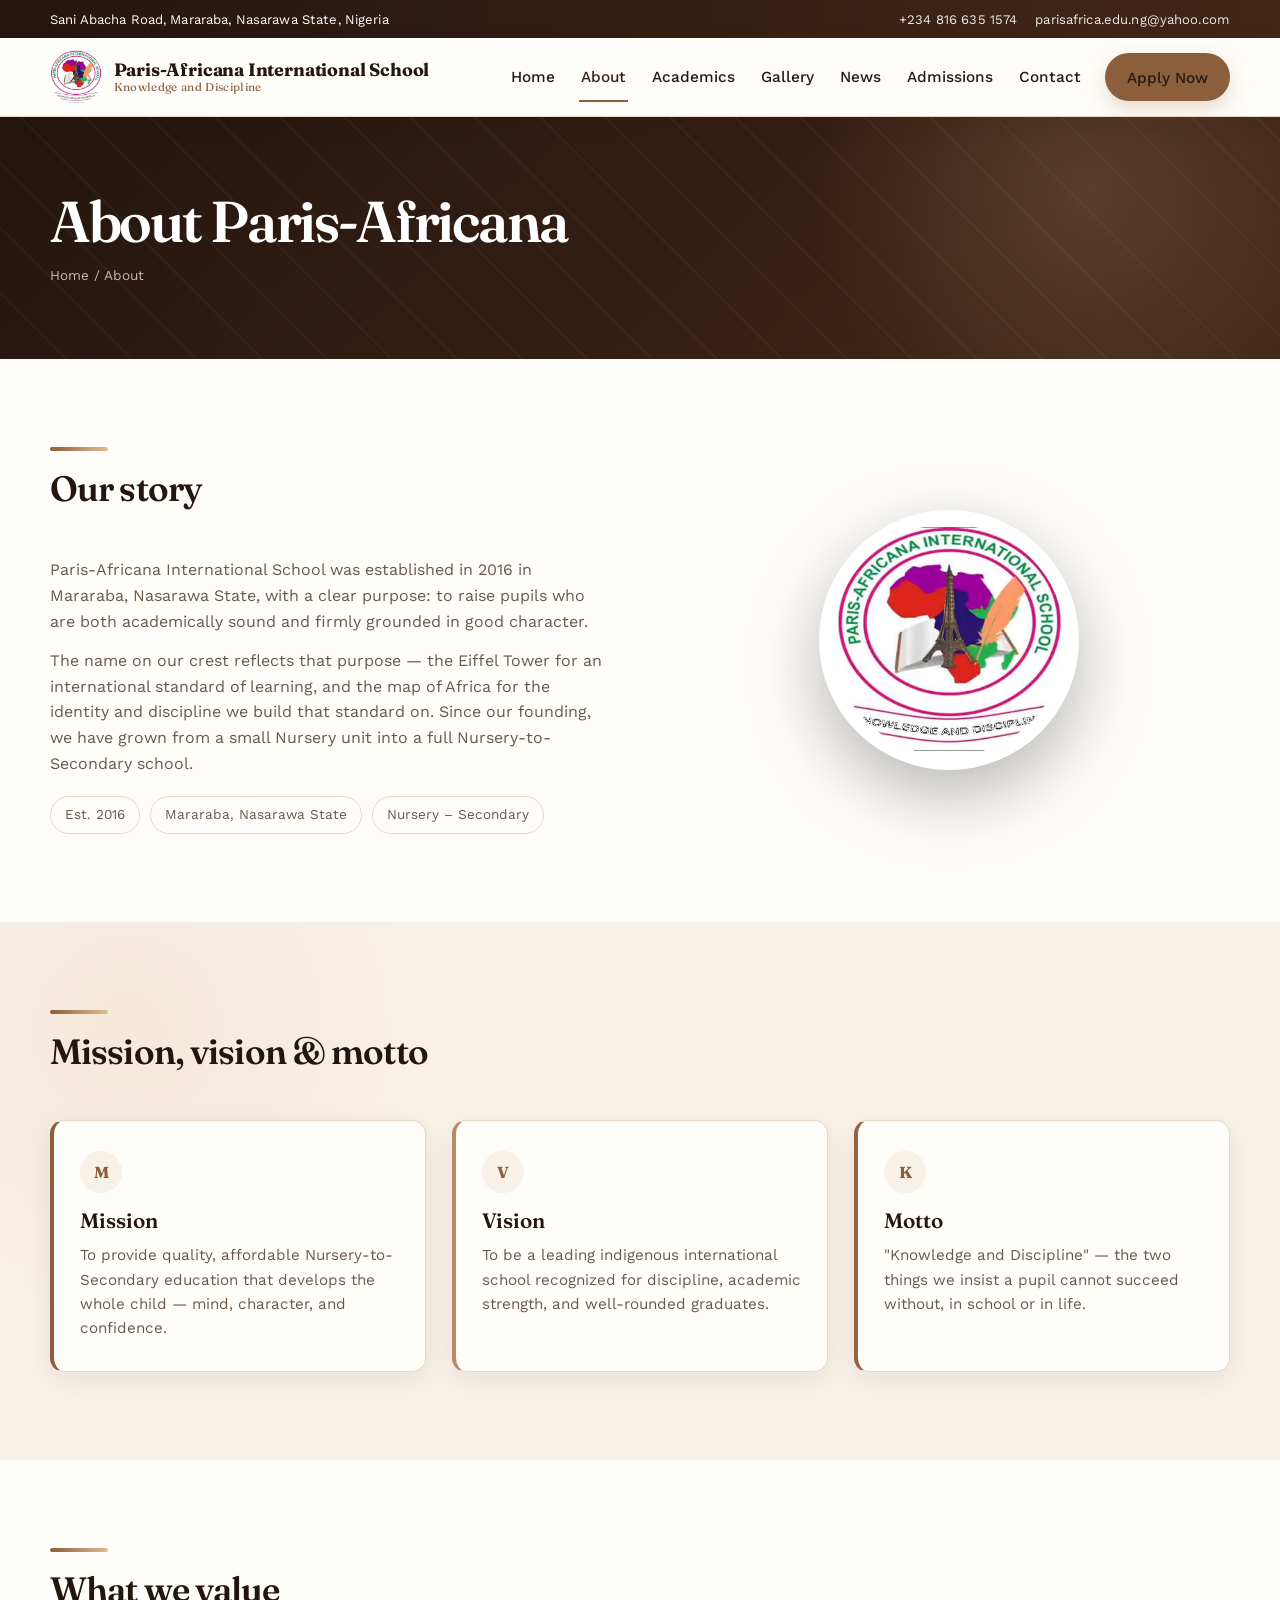
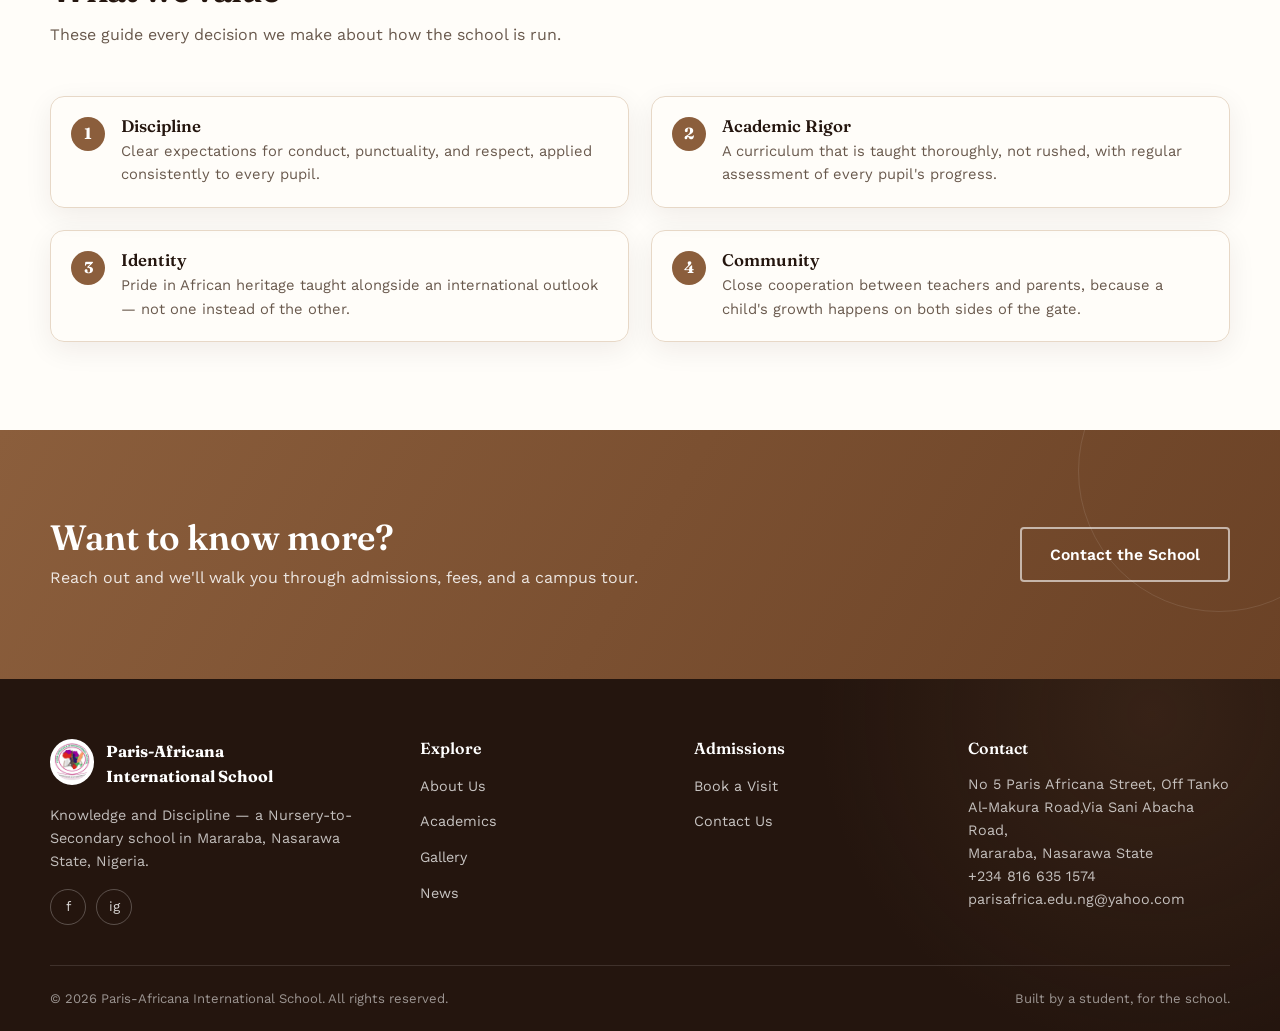
==== commit 1e55d783: "Upgrade the site and adjusted the mobile navigations" ====
--- a/about.html
+++ b/about.html
@@ -9,6 +9,7 @@
 <link rel="preconnect" href="https://fonts.googleapis.com">
 <link href="https://fonts.googleapis.com/css2?family=Fraunces:wght@500;600;700&family=Work+Sans:wght@400;500;600&display=swap" rel="stylesheet">
 <meta name="theme-color" content="#3E2415">
+<meta name="format-detection" content="telephone=yes">
 <meta property="og:type" content="website">
 <meta property="og:title" content="About Paris-Africana International School">
 <meta property="og:description" content="Discover the story, mission, vision, motto, and values of Paris-Africana International School in Mararaba, Nasarawa State.">
@@ -31,8 +32,8 @@
 
 <header class="navbar">
   <div class="container">
-    <a href="index.html" class="brand">
-      <img src="images/logo.png" alt="Paris-Africana International School crest">
+    <a href="index.html" class="brand" aria-label="Paris-Africana International School home">
+      <img width="54" height="54" src="images/logo.png" decoding="async" alt="Paris-Africana International School crest">
       <span class="brand-text">
         <span class="school-name">Paris-Africana International School</span>
         <span class="school-motto">Knowledge and Discipline</span>
@@ -44,8 +45,8 @@
       <a href="academics.html">Academics</a>
       <a href="gallery.html">Gallery</a>
       <a href="news.html">News</a>
+      <a href="admissions.html">Admissions</a>
       <a href="contact.html">Contact</a>
-      <a href="admissions.html">Admissions</a>
       <a href="contact.html" class="btn btn-primary">Apply Now</a>
     </nav>
     <button class="nav-toggle" type="button" aria-label="Open navigation menu" aria-expanded="false" aria-controls="main-navigation">
@@ -78,7 +79,7 @@
     </div>
     <div class="hero-medallion">
       <div class="ring r1"></div>
-      <img src="images/logo.png" alt="School crest medallion" class="crest-on-light">
+      <img src="images/logo.png" decoding="async" alt="School crest medallion" class="crest-on-light">
     </div>
   </div>
 </section>
@@ -164,7 +165,7 @@
     <div class="footer-grid">
       <div>
         <div class="footer-brand">
-          <img src="images/logo.png" alt="School crest">
+          <img src="images/logo.png" decoding="async" alt="School crest">
           <span class="school-name">Paris-Africana<br>International School</span>
         </div>
         <p>Knowledge and Discipline — a Nursery-to-Secondary school in Mararaba, Nasarawa State, Nigeria.</p>
@@ -185,7 +186,7 @@
       <div>
         <h4>Admissions</h4>
         <ul class="footer-links">
-          <li><a href="admissions.html">Admissions</a></li>
+          <li></li>
           <li><a href="contact.html">Book a Visit</a></li>
           <li><a href="contact.html">Contact Us</a></li>
         </ul>
--- a/css/style.css
+++ b/css/style.css
@@ -973,3 +973,554 @@
 .map-caption { font-size: .82rem; color: var(--ink-soft); margin-top: 8px; }
 .inline-link { color: var(--brown-dark); text-decoration: underline; }
 .value-list-single { grid-template-columns: 1fr; }
+
+/* =========================================================
+   PROFESSIONAL POLISH PASS — 2026
+   Keeps the existing content and brand while improving
+   hierarchy, depth, accessibility, mobile UX and consistency.
+   ========================================================= */
+
+:root {
+  --brown: #8b5e3c;
+  --brown-dark: #3a2114;
+  --brown-light: #b98a63;
+  --brown-mid: #95633f;
+  --tan: #dfbd91;
+  --dark: #24150e;
+  --cream: #f8f1e8;
+  --paper: #fffdf9;
+  --ink: #251b15;
+  --ink-soft: #69594d;
+  --line: #e7d8c7;
+  --max-width: 1180px;
+  --radius-md: 14px;
+  --shadow-sm: 0 8px 28px rgba(36,21,14,.07);
+  --shadow-md: 0 20px 55px rgba(36,21,14,.13);
+  --shadow-lg: 0 28px 80px rgba(36,21,14,.18);
+}
+
+body {
+  background: var(--paper);
+  color: var(--ink);
+}
+
+::selection {
+  background: var(--tan);
+  color: var(--dark);
+}
+
+.container { width: min(100% - 32px, var(--max-width)); padding-left: 0; padding-right: 0; }
+
+.topbar {
+  background: linear-gradient(90deg, var(--dark), #432717);
+  letter-spacing: .01em;
+}
+.topbar .container { min-height: 38px; }
+.topbar a { transition: opacity .2s ease; }
+
+.navbar {
+  background: rgba(255,253,249,.96);
+  backdrop-filter: blur(14px);
+  -webkit-backdrop-filter: blur(14px);
+  box-shadow: 0 6px 26px rgba(36,21,14,.07);
+}
+.brand { min-width: 0; }
+.brand img { object-fit: contain; border-radius: 50%; }
+.brand-text .school-name { letter-spacing: -.01em; }
+
+.nav-links { gap: 22px; }
+.nav-links a:not(.btn) {
+  position: relative;
+  border: 0;
+}
+.nav-links a:not(.btn)::after {
+  content: "";
+  position: absolute;
+  left: 0;
+  right: 100%;
+  bottom: -7px;
+  height: 2px;
+  background: var(--brown);
+  transition: right .2s ease;
+}
+.nav-links a:not(.btn):hover::after,
+.nav-links a:not(.btn).active::after { right: 0; }
+.nav-links a.active:not(.btn) { color: var(--brown-dark); }
+
+.nav-links .btn {
+  box-shadow: 0 8px 20px rgba(139,94,60,.22);
+  border-radius: 999px;
+}
+.nav-links .btn:hover { box-shadow: 0 12px 26px rgba(139,94,60,.28); }
+
+.nav-toggle {
+  width: 44px;
+  height: 44px;
+  align-items: center;
+  justify-content: center;
+  border-radius: 10px;
+  transition: background .2s ease;
+}
+.nav-toggle:hover { background: var(--cream); }
+.nav-toggle span {
+  width: 24px;
+  height: 2px;
+  border-radius: 2px;
+  transition: transform .2s ease, opacity .2s ease;
+}
+.nav-toggle[aria-expanded="true"] span:nth-child(1) { transform: translateY(7px) rotate(45deg); }
+.nav-toggle[aria-expanded="true"] span:nth-child(2) { opacity: 0; }
+.nav-toggle[aria-expanded="true"] span:nth-child(3) { transform: translateY(-7px) rotate(-45deg); }
+
+.hero {
+  min-height: 600px;
+  background:
+    radial-gradient(circle at 78% 20%, rgba(223,189,145,.22), transparent 25%),
+    radial-gradient(circle at 15% 85%, rgba(139,94,60,.24), transparent 34%),
+    linear-gradient(135deg, #24150e 0%, #3c2416 55%, #24150e 100%);
+}
+.hero::after {
+  content: "";
+  position: absolute;
+  inset: auto 0 0;
+  height: 1px;
+  background: linear-gradient(90deg, transparent, rgba(255,255,255,.35), transparent);
+}
+.hero .container { min-height: 600px; }
+.hero-copy h1 { font-size: clamp(2.6rem, 5vw, 4.6rem); letter-spacing: -.045em; }
+.hero p.lead { font-size: clamp(1rem, 1.4vw, 1.15rem); line-height: 1.8; }
+.hero-medallion img {
+  width: 260px;
+  height: 260px;
+  box-shadow: 0 25px 70px rgba(0,0,0,.28);
+}
+.hero-medallion .ring { opacity: .7; }
+
+.stat-strip {
+  background: linear-gradient(90deg, #8b5e3c, #9b6b45, #8b5e3c);
+  box-shadow: 0 16px 36px rgba(36,21,14,.14);
+}
+.stat-strip .container { padding-top: 22px; padding-bottom: 22px; }
+.stat { min-height: 54px; }
+.stat .badge { background: rgba(255,255,255,.08); }
+.stat .num { font-size: 1.1rem; }
+
+section { padding: 88px 0; }
+.section-cream {
+  background:
+    radial-gradient(circle at 10% 20%, rgba(223,189,145,.16), transparent 25%),
+    var(--cream);
+}
+.section-head { margin-bottom: 48px; }
+.section-head::before {
+  width: 58px;
+  height: 4px;
+  background: linear-gradient(90deg, var(--brown), var(--tan));
+}
+.section-head h2 { letter-spacing: -.025em; }
+
+.panel, .feature-card, .step-card, .admissions-panel, .news-card, .value-item {
+  border-radius: var(--radius-md);
+  box-shadow: var(--shadow-sm);
+}
+.panel { border-left-width: 4px; }
+.panel:hover, .feature-card:hover, .step-card:hover, .news-card:hover, .value-item:hover {
+  box-shadow: var(--shadow-md);
+}
+
+.pathway .stage {
+  padding: 0 24px;
+}
+.stage .stage-num {
+  box-shadow: 0 8px 18px rgba(36,21,14,.14);
+}
+
+.news-card .thumb { height: 168px; }
+.news-card .body { padding: 24px; }
+.news-card h3 { font-size: 1.2rem; }
+
+.cta-banner {
+  background: linear-gradient(120deg, #8b5e3c, #6b4226);
+}
+.cta-banner .btn-light { box-shadow: 0 10px 24px rgba(0,0,0,.12); }
+
+.page-header {
+  padding: 72px 0;
+  background:
+    radial-gradient(circle at 85% 30%, rgba(223,189,145,.18), transparent 25%),
+    linear-gradient(135deg, #24150e, #432717);
+}
+.page-header h1 { font-size: clamp(2.4rem, 5vw, 3.6rem); letter-spacing: -.04em; }
+
+.form-control, input, select, textarea {
+  font: inherit;
+}
+input, select, textarea {
+  border-radius: 10px !important;
+  border: 1px solid var(--line) !important;
+  background: #fff !important;
+  min-height: 48px;
+  transition: border-color .2s ease, box-shadow .2s ease;
+}
+textarea { min-height: 150px; }
+input:focus, select:focus, textarea:focus {
+  border-color: var(--brown) !important;
+  box-shadow: 0 0 0 4px rgba(139,94,60,.12) !important;
+  outline: none;
+}
+.form-submit { border-radius: 999px; }
+
+.map-wrap {
+  border-radius: var(--radius-md);
+  overflow: hidden;
+  box-shadow: var(--shadow-sm);
+  border: 1px solid var(--line);
+}
+
+footer {
+  background:
+    radial-gradient(circle at 90% 10%, rgba(139,94,60,.18), transparent 28%),
+    var(--dark);
+}
+.footer-social a { transition: transform .2s ease, background .2s ease; }
+.footer-social a:hover { transform: translateY(-2px); }
+
+body.menu-open { overflow: hidden; }
+
+@media (max-width: 900px) {
+  .hero, .hero .container { min-height: auto; }
+  .hero .container { padding-top: 64px; padding-bottom: 68px; }
+  .hero-copy { text-align: center; }
+  .hero-copy p.lead { margin-left: auto; margin-right: auto; }
+  .hero-actions { justify-content: center; }
+}
+
+@media (max-width: 720px) {
+  .container { width: min(100% - 28px, var(--max-width)); }
+  .topbar .container { justify-content: center; text-align: center; }
+  .topbar-links { width: 100%; justify-content: center; flex-wrap: wrap; }
+  .navbar { position: sticky; }
+  .nav-links {
+    top: 100%;
+    padding: 18px 18px 22px;
+    gap: 4px;
+    box-shadow: 0 20px 30px rgba(36,21,14,.12);
+    border: 0;
+    border-top: 1px solid var(--line);
+    max-height: calc(100vh - 90px);
+    overflow-y: auto;
+  }
+  .nav-links a:not(.btn) {
+    width: 100%;
+    padding: 12px 10px;
+    border-radius: 8px;
+  }
+  .nav-links a:not(.btn)::after { display: none; }
+  .nav-links a:not(.btn):hover,
+  .nav-links a:not(.btn).active { background: var(--cream); }
+  .nav-links .btn { width: 100%; justify-content: center; margin-top: 8px; }
+  section { padding: 64px 0; }
+  .hero-copy h1 { font-size: clamp(2.45rem, 12vw, 3.6rem); }
+  .hero-medallion img { width: 190px; height: 190px; }
+  .hero-medallion .ring.r1 { width: 240px; height: 240px; }
+  .hero-medallion .ring.r2 { width: 280px; height: 280px; }
+  .footer-bottom { text-align: center; justify-content: center; }
+}
+
+@media (max-width: 430px) {
+  .brand img { width: 46px; height: 46px; }
+  .brand-text .school-name { font-size: .92rem; }
+  .brand-text .school-motto { font-size: .61rem; }
+  .topbar { font-size: .76rem; }
+  .hero .container { padding-top: 48px; padding-bottom: 56px; }
+  .hero-actions .btn { min-height: 50px; }
+}
+
+@media (prefers-reduced-motion: reduce) {
+  .hero-copy { animation: none; }
+}
+
+/* =========================================================
+   MOBILE EXPERIENCE POLISH — 2026
+   Optimised for 320–430px phones without changing desktop layout.
+   ========================================================= */
+@media (max-width: 720px) {
+  .topbar .container {
+    min-height: 0;
+    padding-top: 7px;
+    padding-bottom: 7px;
+    gap: 3px;
+  }
+
+  .topbar .container > span {
+    display: block;
+    width: 100%;
+    line-height: 1.35;
+  }
+
+  .topbar-links {
+    gap: 6px 14px;
+    line-height: 1.35;
+  }
+
+  .topbar-links a {
+    padding: 2px 0;
+  }
+
+  .navbar .container {
+    min-height: 68px;
+    padding-top: 9px;
+    padding-bottom: 9px;
+  }
+
+  .brand {
+    gap: 9px;
+    flex: 1 1 auto;
+    min-width: 0;
+    padding-right: 8px;
+  }
+
+  .brand img {
+    flex: 0 0 auto;
+  }
+
+  .brand-text {
+    min-width: 0;
+  }
+
+  .brand-text .school-name {
+    line-height: 1.08;
+    white-space: nowrap;
+    overflow: hidden;
+    text-overflow: ellipsis;
+  }
+
+  .brand-text .school-motto {
+    line-height: 1.1;
+  }
+
+  .nav-toggle {
+    flex: 0 0 44px;
+    margin-left: 4px;
+  }
+
+  .nav-links a {
+    min-height: 46px;
+    display: flex;
+    align-items: center;
+  }
+
+  .hero .container {
+    display: flex;
+    flex-direction: column;
+    gap: 34px;
+  }
+
+  .hero-copy {
+    order: 1;
+  }
+
+  .hero-medallion {
+    order: 2;
+    margin: 0;
+  }
+
+  .hero-copy h1 {
+    max-width: 18ch;
+    margin-left: auto;
+    margin-right: auto;
+  }
+
+  .hero-copy p.lead {
+    max-width: 46ch;
+  }
+
+  .hero-actions {
+    width: 100%;
+    max-width: 430px;
+    margin-left: auto;
+    margin-right: auto;
+  }
+
+  .hero-actions .btn {
+    flex: 1 1 100%;
+  }
+
+  .stat-strip .container {
+    gap: 0;
+  }
+
+  .stat {
+    width: 100%;
+    padding: 13px 0;
+    border-bottom: 1px solid rgba(255,255,255,.14);
+  }
+
+  .stat:last-child {
+    border-bottom: 0;
+  }
+
+  .stat .label {
+    line-height: 1.35;
+  }
+
+  .section-head-row .text-link {
+    white-space: normal;
+  }
+
+  .panel,
+  .feature-card,
+  .step-card,
+  .admissions-panel,
+  .news-card {
+    padding-left: 22px;
+    padding-right: 22px;
+  }
+
+  .news-card .body {
+    padding: 22px;
+  }
+
+  .gallery-item {
+    min-height: 210px;
+  }
+
+  .form-grid {
+    gap: 15px;
+  }
+
+  input, select, textarea {
+    font-size: 16px;
+  }
+
+  .map-wrap iframe {
+    height: 270px;
+  }
+
+  .cta-banner .container {
+    align-items: stretch;
+  }
+
+  .cta-actions {
+    width: 100%;
+  }
+}
+
+@media (max-width: 380px) {
+  .container {
+    width: min(100% - 24px, var(--max-width));
+  }
+
+  .navbar .container {
+    min-height: 64px;
+  }
+
+  .brand img {
+    width: 40px;
+    height: 40px;
+  }
+
+  .brand-text .school-name {
+    font-size: .78rem;
+    letter-spacing: -.02em;
+  }
+
+  .brand-text .school-motto {
+    display: none;
+  }
+
+  .nav-toggle {
+    width: 42px;
+    height: 42px;
+    flex-basis: 42px;
+  }
+
+  .topbar .container > span {
+    font-size: .7rem;
+  }
+
+  .topbar-links {
+    font-size: .7rem;
+  }
+
+  section {
+    padding: 52px 0;
+  }
+
+  .hero .container {
+    padding-top: 38px;
+    padding-bottom: 46px;
+    gap: 28px;
+  }
+
+  .hero-copy h1 {
+    font-size: clamp(2rem, 12vw, 2.45rem);
+    line-height: 1.08;
+  }
+
+  .hero p.lead {
+    font-size: .95rem;
+    line-height: 1.65;
+  }
+
+  .hero-medallion img {
+    width: 156px;
+    height: 156px;
+  }
+
+  .hero-medallion .ring.r1 {
+    width: 196px;
+    height: 196px;
+  }
+
+  .hero-medallion .ring.r2 {
+    width: 228px;
+    height: 228px;
+  }
+
+  .stat .badge {
+    width: 42px;
+    height: 42px;
+  }
+
+  .stat .num {
+    font-size: 1rem;
+  }
+
+  .stat .label {
+    font-size: .72rem;
+  }
+
+  .section-head {
+    margin-bottom: 28px;
+  }
+
+  .section-head h2 {
+    font-size: 1.65rem;
+  }
+
+  .panel,
+  .feature-card,
+  .step-card,
+  .admissions-panel,
+  .news-card .body {
+    padding: 20px;
+  }
+
+  .page-header {
+    padding: 48px 0;
+  }
+
+  .page-header h1 {
+    font-size: 2.2rem;
+  }
+
+  .gallery-item {
+    min-height: 180px;
+    padding: 20px;
+  }
+
+  .map-wrap iframe {
+    height: 230px;
+  }
+}
